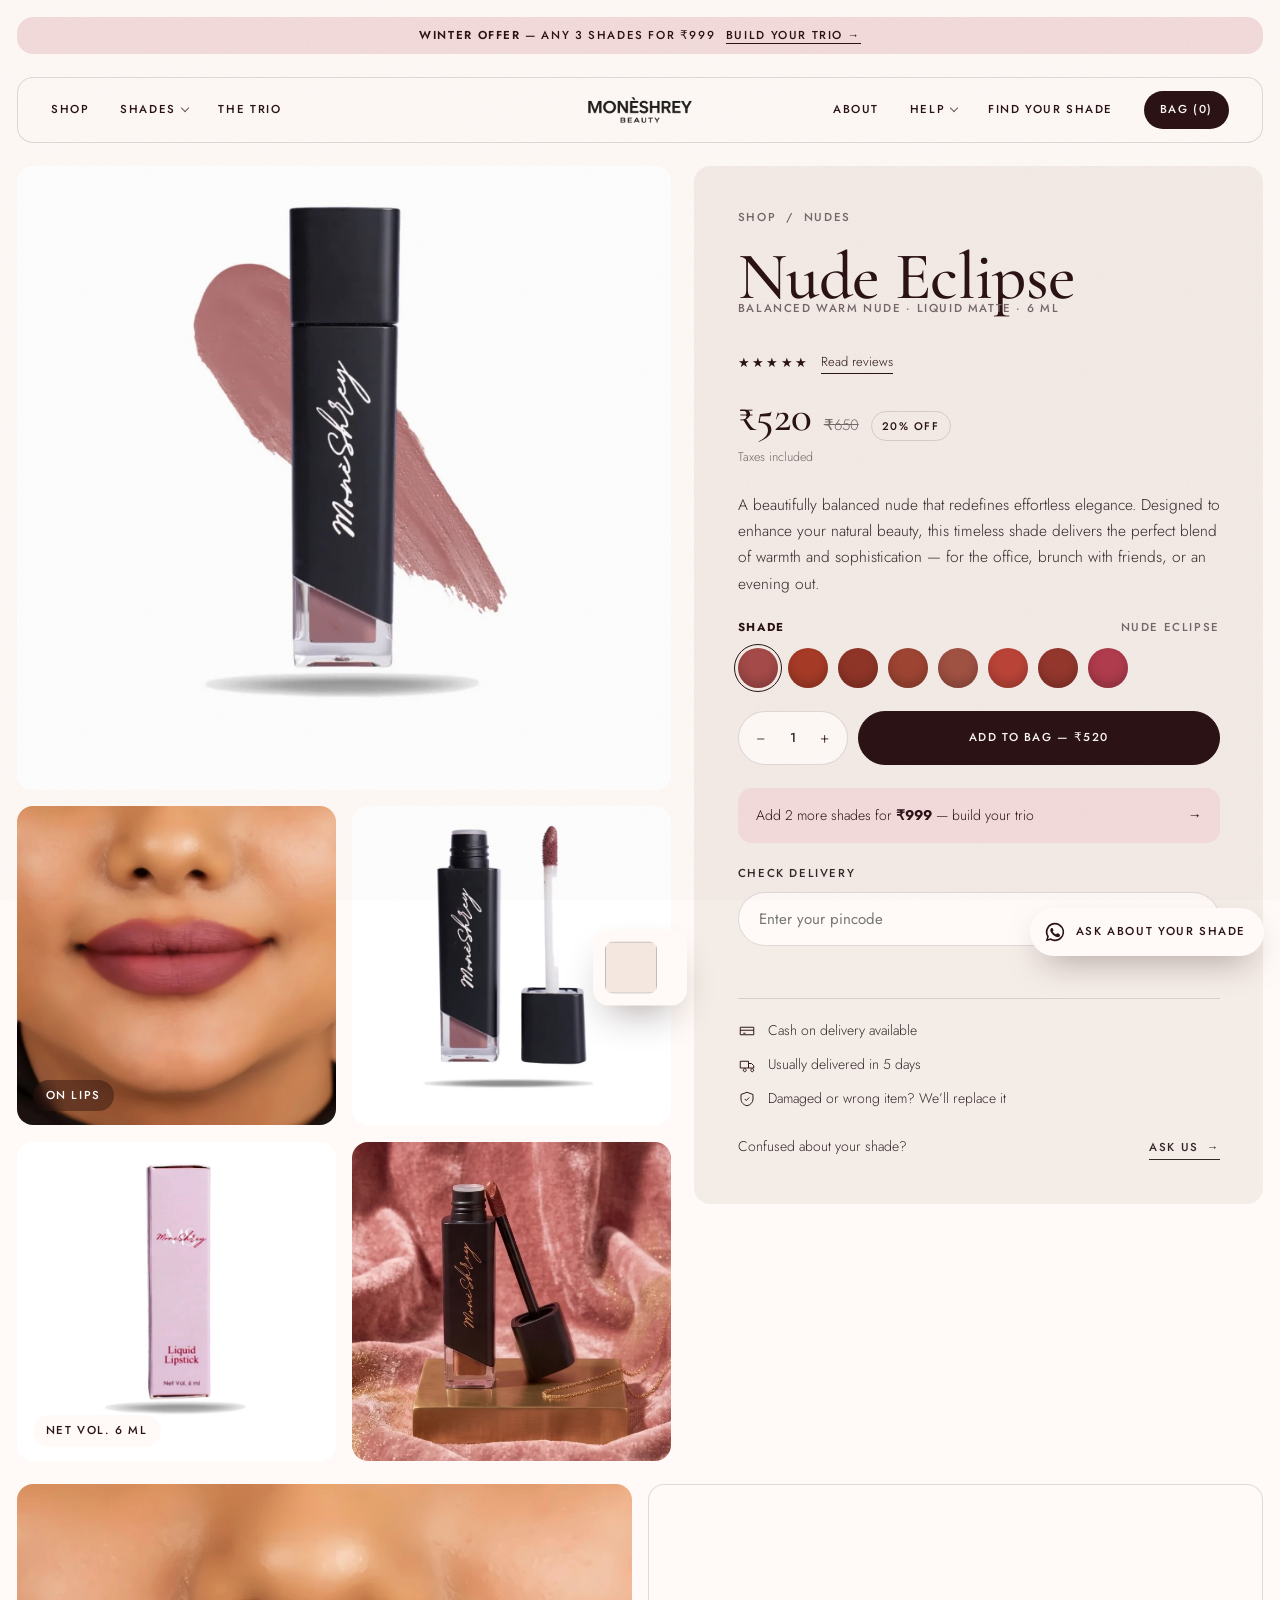
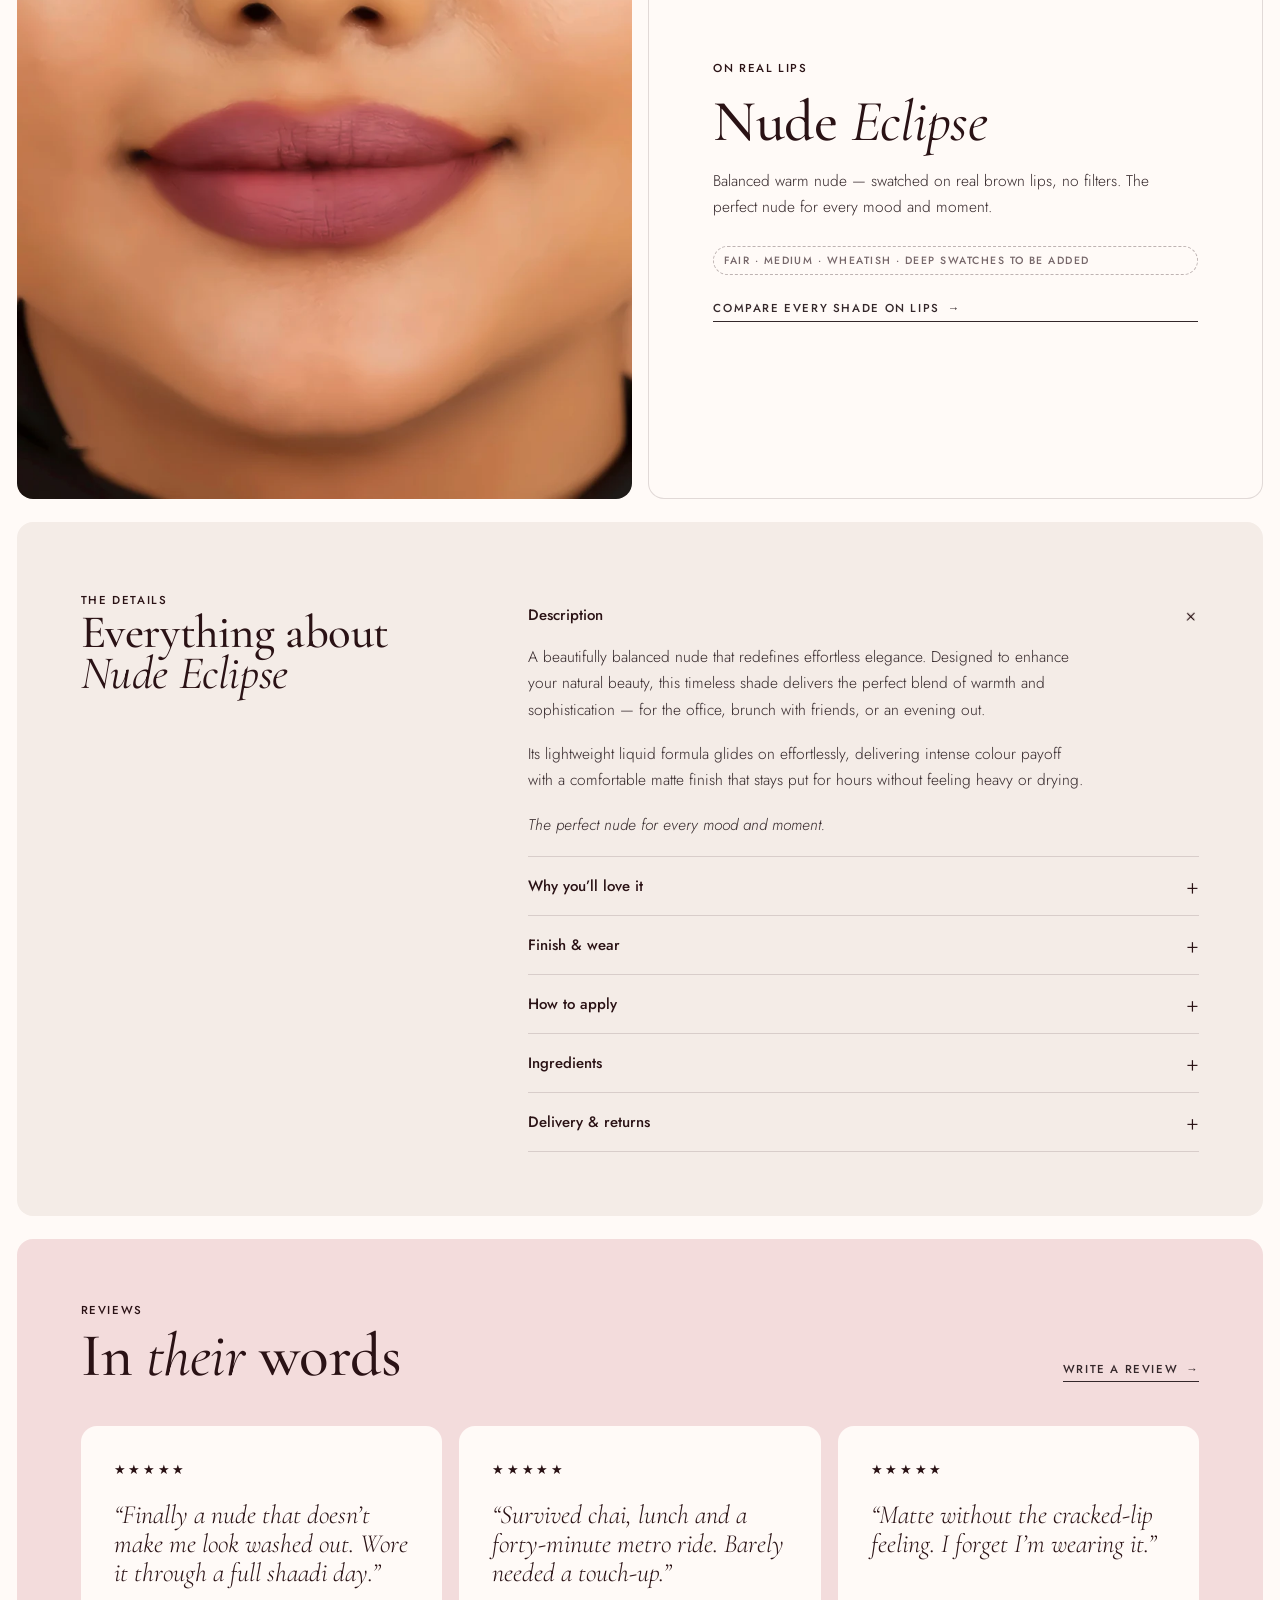
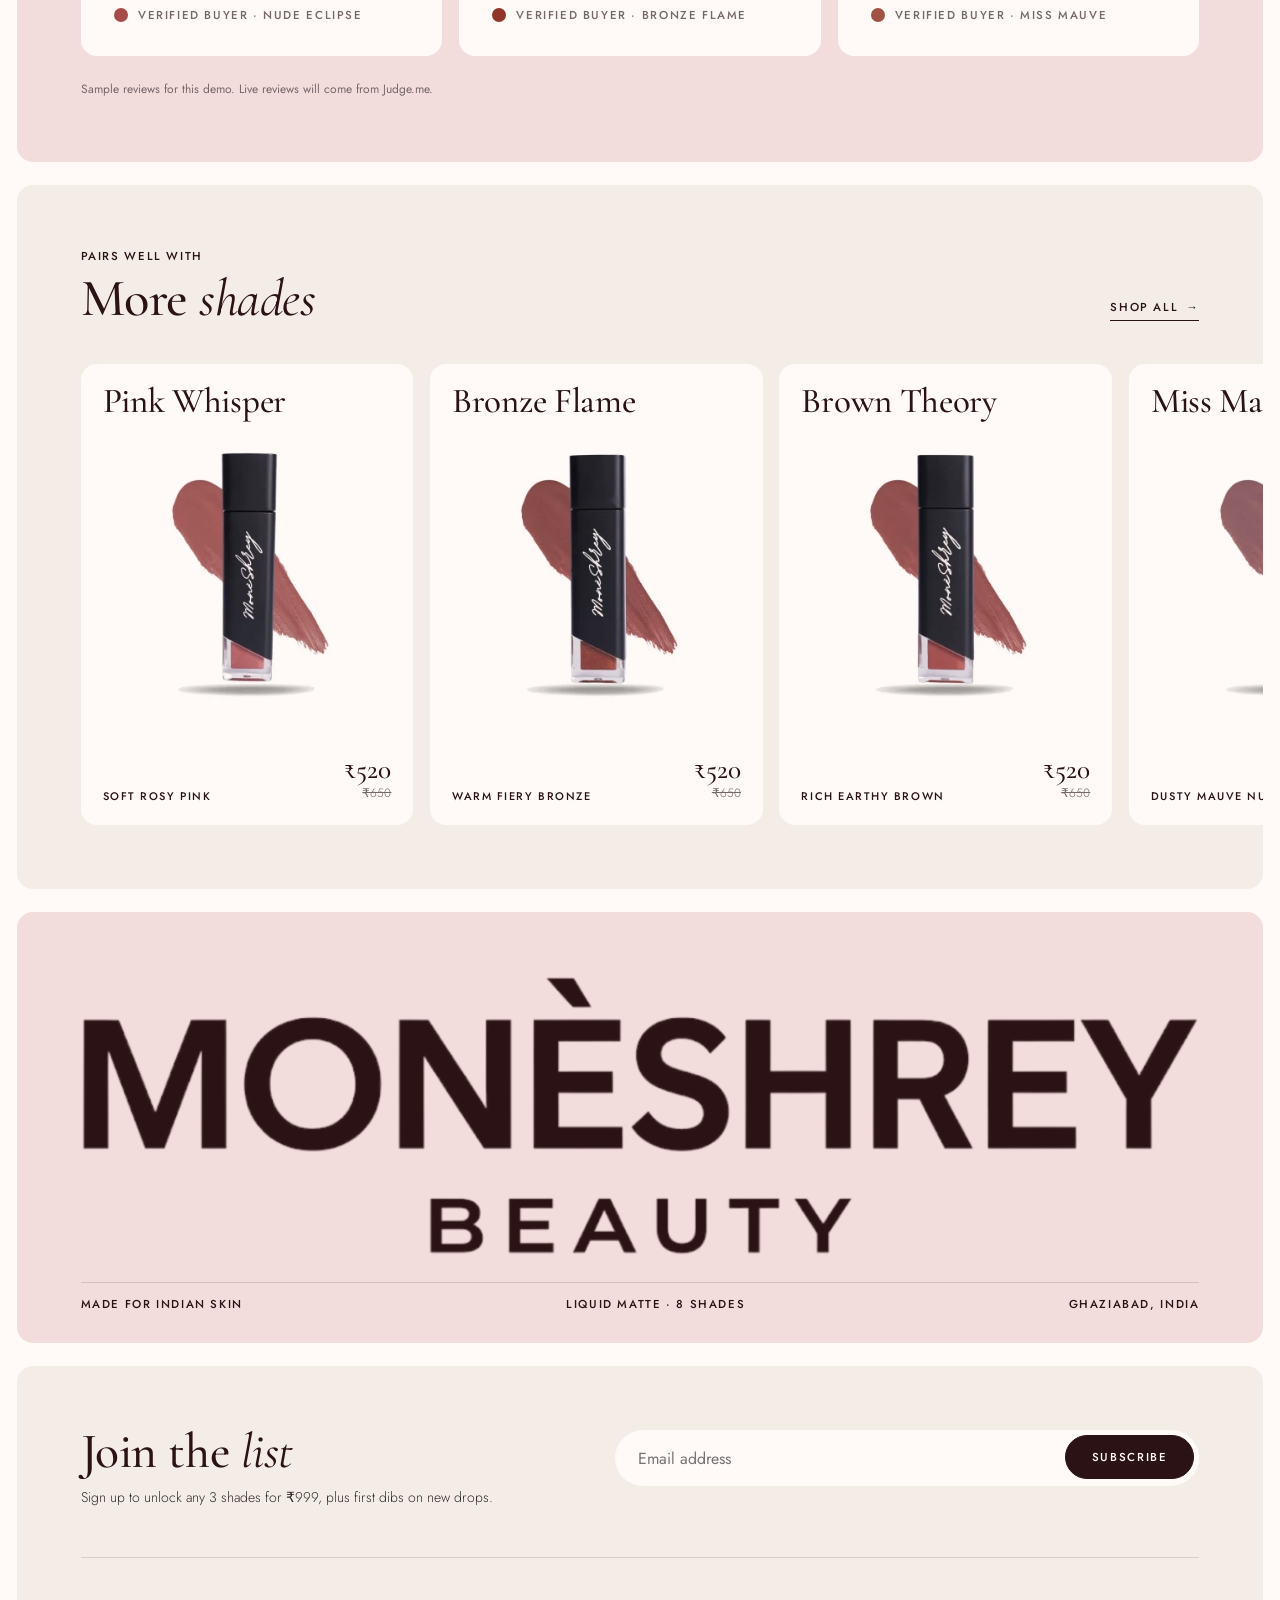
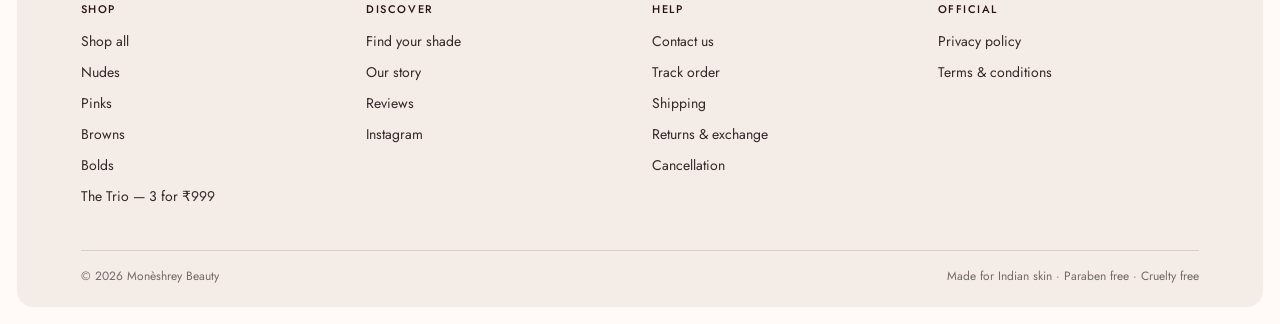
==== product.html @ 7324d145 "Add every page from the brief and declutter spacing - New pages: Shop (shade wall with family filter" ====
<!DOCTYPE html>
<html lang="en">
<head>
<meta charset="utf-8">
<meta name="viewport" content="width=device-width, initial-scale=1, viewport-fit=cover">
<title>Liquid matte lipstick – Monèshrey</title>
<meta name="description" content="Monèshrey liquid matte lipstick, made for Indian skin tones. Up to 16-hour wear, waterproof, paraben and fragrance free.">
<meta name="theme-color" content="#FFFAF7">
<link rel="icon" href="data:image/svg+xml,%3Csvg xmlns='http://www.w3.org/2000/svg' viewBox='0 0 64 64'%3E%3Crect width='64' height='64' rx='14' fill='%232A1215'/%3E%3Ctext x='32' y='46' font-family='Georgia,serif' font-size='40' text-anchor='middle' fill='%23F3DCDC'%3EM%3C/text%3E%3C/svg%3E">
<link rel="preconnect" href="https://fonts.googleapis.com">
<link rel="preconnect" href="https://fonts.gstatic.com" crossorigin>
<link href="https://fonts.googleapis.com/css2?family=Cormorant+Garamond:ital,wght@0,400;0,500;0,600;1,400;1,500&family=Jost:wght@300;400;500;600&display=swap" rel="stylesheet">
<link rel="stylesheet" href="/assets/site.css">
</head>
<body data-page="product" class="has-stick">
<div class="page">
  <a class="ann ui" href="/trio"><b>Winter offer</b> — any 3 shades for ₹999 <u>Build your trio →</u></a>
  <header class="sh ui" data-nav></header>

  <main>
    <section class="pdp">
      <div>
        <div class="gal" id="gal" aria-label="Product photos"></div>
        <div class="dots" id="dots" aria-hidden="true"></div>
      </div>

      <aside class="buy" id="buy">
        <nav class="crumb ui" aria-label="Breadcrumb"><a href="/shop">Shop</a><span>/</span><a id="crFam" href="/shop"></a></nav>
        <div>
          <h1 class="disp" id="name"></h1>
          <p class="tone ui" id="tone"></p>
        </div>
        <div class="rate"><span class="st" aria-hidden="true">★★★★★</span><a href="#reviews">Read reviews</a></div>
        <div class="price"><b id="pr"></b><s id="mrp"></s><span class="off">20% off</span><small>Taxes included</small></div>
        <p class="intro" id="intro"></p>
        <div>
          <div class="sw-h ui"><b>Shade</b><span id="swName"></span></div>
          <div class="sw" id="sw" style="margin-top:12px"></div>
        </div>
        <div class="addrow">
          <div class="qty"><button type="button" id="qm" aria-label="Decrease quantity">−</button><span id="qn">1</span><button type="button" id="qp" aria-label="Increase quantity">+</button></div>
          <button class="pill solid" id="add" type="button"></button>
        </div>
        <a class="upsell-b" id="ups" href="/trio"><span>Add 2 more shades for <b>₹999</b> — build your trio</span><span aria-hidden="true">→</span></a>
        <div class="pin">
          <span class="ui">Check delivery</span>
          <form id="pinF" novalidate><input id="pinI" inputmode="numeric" autocomplete="postal-code" maxlength="6" placeholder="Enter your pincode" aria-label="Pincode"><button type="submit">Check</button></form>
          <p id="pinR" role="status"></p>
        </div>
        <ul class="assure-l" id="assure"></ul>
        <div class="help-l"><span>Confused about your shade?</span><a class="lnk" id="waP" href="/contact">Ask us on WhatsApp <span aria-hidden="true">→</span></a></div>
      </aside>
    </section>

    <section class="onlip">
      <div class="im reveal"><img id="olImg" alt="" loading="lazy"></div>
      <div class="tx rv">
        <span class="ui eyebrow">On real lips</span>
        <h2 class="disp" id="olH"></h2>
        <p id="olP"></p>
        <span class="todo">Fair · medium · wheatish · deep swatches to be added</span>
        <a class="lnk" href="/#try">Compare every shade on lips <span aria-hidden="true">→</span></a>
      </div>
    </section>

    <section class="box-s hsec" id="details">
      <div><span class="ui eyebrow">The details</span><h2 class="disp" id="detH"></h2></div>
      <div class="acc" id="acc"></div>
    </section>

    <section class="panel revs" id="reviews">
      <div class="hd">
        <div><span class="ui eyebrow">Reviews</span><h2 class="disp">In <em>their</em> words</h2></div>
        <a class="lnk" href="/contact">Write a review <span aria-hidden="true">→</span></a>
      </div>
      <div class="qs" id="qs"></div>
      <p class="note">Sample reviews for this demo. Live reviews will come from Judge.me.</p>
    </section>

    <section class="panel rail-wrap">
      <div class="rail-head">
        <div><span class="ui">Pairs well with</span><h2 class="disp">More <em>shades</em></h2></div>
        <a class="lnk" href="/shop">Shop all <span aria-hidden="true">→</span></a>
      </div>
      <div class="rail" id="more"></div>
      <div class="bar"><i id="moreBar"></i></div>
    </section>
  </main>

  <div id="site-foot"></div>
</div>

<div class="stickbar" id="stick" aria-hidden="true"><b id="stN"></b><button class="pill solid" id="stAdd" type="button" tabindex="-1"></button></div>

<script src="/assets/site.js"></script>
<script>
(() => {
const { S, FAM, CFG, $, fmt, lip, pk, img, wa, url, bySlug, eta, card, addShade, reviewsHTML, reveal } = window.MB;
/* the shade comes from /shades/<slug> (Vercel rewrite) or ?shade=<slug> */
const slug = new URLSearchParams(location.search).get('shade') || location.pathname.split('/').filter(Boolean).pop();
const s = bySlug(slug) || S[0];
const fam = s.fam[0];

document.title = `${s.n} – Liquid Matte Lipstick – Monèshrey`;
document.querySelector('meta[name=description]').content = `${s.n}: ${s.t.toLowerCase()} liquid matte lipstick made for Indian skin tones. Up to 16-hour wear, waterproof, paraben and fragrance free. ₹520.`;

/* gallery */
const camp = img('velvet', [800, 1400]);
const G = [
  { cls: 'pk', src: pk(s, 1400), set: `${pk(s, 800)} 800w, ${pk(s, 1400)} 1400w`, alt: `${s.n} liquid matte lipstick with swatch` },
  { cls: 'lipf', src: lip(s, 1600), set: `${lip(s, 900)} 900w, ${lip(s, 1600)} 1600w`, alt: `${s.n} worn on lips`, cap: 'On lips' },
  { cls: 'pk', src: pk(s, 1400, '-open'), set: `${pk(s, 800, '-open')} 800w, ${pk(s, 1400, '-open')} 1400w`, alt: `${s.n} tube with applicator` },
  { cls: 'pk', src: '/images/products/box-1400.webp', set: '/images/products/box-800.webp 800w, /images/products/box-1400.webp 1400w', alt: 'Monèshrey liquid lipstick box', cap: 'Net vol. 6 ml' },
  { cls: '', src: camp.src, set: camp.srcset, alt: 'Monèshrey lipstick on pink velvet' },
];
$('gal').innerHTML = G.map((g, i) => `<figure class="${g.cls}"><img src="${g.src}" srcset="${g.set}" sizes="(max-width:900px) 100vw, ${i ? 28 : 56}vw" alt="${g.alt}"${i ? ' loading="lazy"' : ' fetchpriority="high"'}>${g.cap ? `<figcaption class="ui">${g.cap}</figcaption>` : ''}</figure>`).join('');
$('dots').innerHTML = G.map((_, i) => `<i${i ? '' : ' class="on"'}></i>`).join('');
$('gal').addEventListener('scroll', () => { const i = Math.round($('gal').scrollLeft / $('gal').clientWidth); [...$('dots').children].forEach((d, j) => d.classList.toggle('on', j === i)); }, { passive: true });

/* buy panel */
$('crFam').textContent = FAM[fam]; $('crFam').href = url.fam(fam);
$('name').textContent = s.n;
$('tone').textContent = `${s.t} · Liquid matte · 6 ml`;
$('pr').textContent = fmt(s.price); $('mrp').textContent = fmt(s.mrp);
$('intro').textContent = s.d[0];
$('swName').textContent = s.n;
$('sw').innerHTML = S.map(x => `<a href="${url.shade(x)}" style="background:${x.c}" aria-label="${x.n}" title="${x.n}" data-n="${x.n}"${x === s ? ' aria-current="true"' : ''}></a>`).join('');
$('sw').addEventListener('mouseover', e => { const a = e.target.closest('[data-n]'); if (a) $('swName').textContent = a.dataset.n; });
$('sw').addEventListener('mouseleave', () => { $('swName').textContent = s.n; });
let q = 1;
const drawQ = () => { $('qn').textContent = q; $('add').textContent = `Add to bag — ${fmt(s.price * q)}`; };
$('qm').onclick = () => { q = Math.max(1, q - 1); drawQ(); };
$('qp').onclick = () => { q = Math.min(9, q + 1); drawQ(); };
drawQ();
$('add').onclick = () => addShade(s.i, q);
$('ups').href = url.trioWith(s);
$('assure').innerHTML = [
  CFG.COD && ['M3 7h18v10H3zM3 11h18M7 15h3', 'Cash on delivery available'],
  ['M3 7h11v9H3zM14 10h4l3 3v3h-7M7 19a2 2 0 1 0 0-.1M17 19a2 2 0 1 0 0-.1', `Usually delivered in ${CFG.DELIVERY_DAYS} days`],
  ['M12 3 4 6v6c0 4.5 3.4 8 8 9 4.6-1 8-4.5 8-9V6z M9 12l2 2 4-4', 'Damaged or wrong item? We’ll replace it'],
].filter(Boolean).map(([d, t]) => `<li><svg viewBox="0 0 24 24" fill="none" stroke="currentColor" stroke-width="1.3" stroke-linejoin="round"><path d="${d}"/></svg>${t}</li>`).join('');
$('waP').href = wa(`Hi Monèshrey! Is ${s.n} right for my skin tone?`);
if (!CFG.WA_NUMBER) $('waP').firstChild.textContent = 'Ask us ';

/* pincode check — DEMO: no courier lookup yet, it only validates the format and shows the usual delivery date */
$('pinF').addEventListener('submit', e => {
  e.preventDefault(); const v = $('pinI').value.trim();
  $('pinR').textContent = /^[1-9]\d{5}$/.test(v) ? `Delivery to ${v} by ${eta}${CFG.COD ? ' · Cash on delivery available' : ''}` : 'Please enter a valid 6-digit pincode';
});

/* on lips */
$('olImg').src = lip(s, 1600); $('olImg').srcset = `${lip(s, 900)} 900w, ${lip(s, 1600)} 1600w`; $('olImg').sizes = '(max-width:900px) 100vw, 50vw'; $('olImg').alt = `${s.n} worn on lips`;
$('olH').innerHTML = `${s.n.split(' ')[0]} <em>${s.n.split(' ').slice(1).join(' ')}</em>`;
$('olP').textContent = `${s.t} — swatched on real brown lips, no filters. ${s.end}`;

/* details */
$('detH').innerHTML = `Everything about <em>${s.n}</em>`;
const ACC = [
  ['Description', `<p>${s.d[0]}</p><p>${s.d[1]}</p><p><em>${s.end}</em></p>`],
  ['Why you’ll love it', `<ul>${s.love.map(l => `<li>${l}</li>`).join('')}</ul>`],
  ['Finish & wear', '<ul><li>Creamy soft matte finish</li><li>Up to 16-hour wear</li><li>Waterproof and smudge-resistant</li><li>Transfer-resistant (oily food can test it)</li><li>Net volume 6 ml</li></ul>'],
  ['How to apply', '<ol><li>Start with clean, dry lips. On very dry days, a little balm — blotted off — helps.</li><li>Outline the cupid’s bow and outer corners with the tip of the applicator.</li><li>Fill in from the centre outwards in one thin, even layer.</li><li>Let it set for a minute. Add a second layer for deeper colour.</li></ol>'],
  ['Ingredients', '<p>Paraben free · Fragrance free · Cruelty free · Tested for safety.</p><p><span class="todo">Full ingredient list to be added from the pack</span></p>'],
  ['Delivery & returns', `<p>${CFG.COD ? 'Cash on delivery available. ' : ''}Usually delivered in ${CFG.DELIVERY_DAYS} days.</p><p>For hygiene reasons, opened beauty products can’t be returned. If your order arrives damaged or incorrect, we’ll fix it as soon as possible. <a class="lnk" href="/help#returns">Returns policy</a></p>`],
];
$('acc').innerHTML = ACC.map((a, i) => `<details${i ? '' : ' open'}><summary>${a[0]}<span>+</span></summary><div>${a[1]}</div></details>`).join('');
$('qs').innerHTML = reviewsHTML();

/* more shades */
$('more').innerHTML = S.filter(x => x !== s).map(card).join('');
const more = $('more'), bar = $('moreBar');
const upd = () => { const m = more.scrollWidth - more.clientWidth; const vis = Math.min(1, more.clientWidth / more.scrollWidth); bar.style.width = (vis * 100) + '%'; bar.style.transform = `translateX(${m > 0 ? (more.scrollLeft / m) * (1 / vis - 1) * 100 : 0}%)`; };
more.addEventListener('scroll', upd, { passive: true }); addEventListener('resize', upd); upd();

/* sticky add-to-bag bar on phones, shown once the main button scrolls away */
$('stN').textContent = s.n; $('stAdd').textContent = `Add — ${fmt(s.price)}`;
$('stAdd').onclick = () => addShade(s.i);
new IntersectionObserver(([en]) => { const on = !en.isIntersecting && en.boundingClientRect.top < 0; $('stick').classList.toggle('on', on); $('stick').setAttribute('aria-hidden', !on); $('stAdd').tabIndex = on ? 0 : -1; }).observe($('add'));

/* structured data for Google (one Product, one H1) */
const ld = document.createElement('script'); ld.type = 'application/ld+json';
ld.textContent = JSON.stringify({ '@context': 'https://schema.org', '@type': 'Product', name: `${s.n} Liquid Matte Lipstick`, brand: { '@type': 'Brand', name: 'Monèshrey' }, image: location.origin + pk(s, 1400), description: s.d[0], offers: { '@type': 'Offer', priceCurrency: 'INR', price: s.price, availability: 'https://schema.org/InStock' } });
document.head.appendChild(ld);
reveal();
})();
</script>
</body>
</html>
---- assets/site.css ----
/*
VOICE   quiet confidence, with Monèshrey's cheek kept in the copy
IDEA    a vanity of rounded trays: every section sits in its own inset panel
PICTURE campaign photography, big and cropped; a sticky lip try-on that changes per shade
COLOUR  pink & black (brief): cream #FFFAF7 page, dusty powder pink #F3DCDC + warm sand #F4ECE7 panels, wine-black #2A1215 ink
TYPE    Cormorant Garamond (fine luxury serif, italic accents) for headings, Jost (geometric, fashion-house sans) for UI and copy
*/
:root{
  --cream:#FFFAF7; --sand:#F4ECE7; --blush:#F3DCDC; --ox:#2A1215; --ox-d:#4A2328;
  --ink:#34272A; --mute:#76676A; --line:rgba(42,18,21,.14);
  --disp:"Cormorant Garamond","Cormorant",Garamond,Georgia,serif; --ui:"Jost","Futura","Century Gothic",Helvetica,Arial,sans-serif; --body:"Jost","Futura","Century Gothic",Helvetica,Arial,sans-serif;
  --g:clamp(10px,1.3vw,18px); --r:16px; --ease:cubic-bezier(.2,.7,.2,1);
  --sec:clamp(12px,1.8vw,26px);            /* space between sections */
  --pad:clamp(24px,5vw,84px);              /* inner padding of every panel */
  --head:clamp(24px,3.4vw,52px);           /* space under a section heading */
}
*{box-sizing:border-box;min-width:0}
html{scroll-behavior:smooth;scroll-padding-top:80px;interpolate-size:allow-keywords;scrollbar-width:thin;scrollbar-color:rgba(42,18,21,.35) transparent}
::selection{background:var(--blush);color:var(--ox)}
/* fine paper grain over the whole page: the single biggest 'print, not screen' cue */
body::after{content:"";position:fixed;inset:0;z-index:300;pointer-events:none;opacity:.07;mix-blend-mode:multiply;background:url("data:image/svg+xml,%3Csvg xmlns='http://www.w3.org/2000/svg' width='220' height='220'%3E%3Cfilter id='n'%3E%3CfeTurbulence type='fractalNoise' baseFrequency='.9' numOctaves='2' stitchTiles='stitch'/%3E%3CfeColorMatrix values='0 0 0 0 .16 0 0 0 0 .07 0 0 0 0 .08 0 0 0 .55 0'/%3E%3C/filter%3E%3Crect width='100%25' height='100%25' filter='url(%23n)'/%3E%3C/svg%3E")}
body{margin:0;background:var(--cream);color:var(--ink);font:300 15.5px/1.7 var(--body);overflow-x:clip;-webkit-font-smoothing:antialiased}
img{display:block;max-width:100%}
a{color:inherit;text-decoration:none}
button{font:inherit;color:inherit;cursor:pointer;background:none;border:0;padding:0}
:focus-visible{outline:2px solid var(--ox);outline-offset:3px}
.page{padding:0 var(--g) var(--g);display:grid;gap:var(--sec);max-width:2200px;margin-inline:auto}
main{display:grid;gap:var(--sec)}
.panel{border-radius:var(--r);overflow:hidden;position:relative}
.ui{font:500 11.5px/1.35 var(--ui);text-transform:uppercase;letter-spacing:.14em}
.eyebrow{color:var(--ox)}
.disp{font-family:var(--disp);font-weight:500;letter-spacing:-.01em;line-height:1;color:var(--ox);margin:0}
/* Cormorant has a small x-height: scale every serif element up to match the old optical size */
.disp,.hero-txt h1,.row .nm,.try .lipcol .cap .n,.sum b,.specs dd,.story p:first-of-type::first-letter,.story .sig,.q blockquote,.reel .prod b,.vw .card b,.vals .lead,.dr-nav a,.it b,.tot b{font-size-adjust:ex-height .44}
.disp em{font-style:italic;font-weight:400}
.pill{display:inline-flex;align-items:center;justify-content:center;height:44px;padding:0 26px;border-radius:40px;border:1px solid currentColor;font:500 11.5px/1 var(--ui);text-transform:uppercase;letter-spacing:.14em;transition:background .4s,color .4s,border-color .4s;white-space:nowrap}
.pill:hover{background:var(--ox);border-color:var(--ox);color:var(--cream)}
.pill.solid{background:var(--ox);border-color:var(--ox);color:var(--cream)}
.pill.solid:hover{background:var(--ox-d);border-color:var(--ox-d)}
.pill.light{color:#fff}
.pill.light:hover{background:#fff;color:var(--ox);border-color:#fff}
.pill.light.solid{background:#fff;border-color:#fff;color:var(--ox)}
.pill.light.solid:hover{background:var(--blush);border-color:var(--blush)}
.pill[disabled]{opacity:.45;cursor:not-allowed}
.pill.solid[disabled]{background:transparent;color:var(--ox);border-color:rgba(42,18,21,.4);opacity:1}
.lnk{display:inline-flex;align-items:center;gap:8px;font:500 11.5px/1 var(--ui);text-transform:uppercase;letter-spacing:.14em;padding:8px 0 6px;border-bottom:1px solid currentColor;transition:gap .4s var(--ease)}
.lnk:hover{gap:14px}

/* announcement */
.ann{display:block;margin-top:var(--g);background:var(--blush);color:var(--ox);text-align:center;padding:11px 16px;border-radius:var(--r);overflow:hidden;white-space:nowrap}
.ann b{font-weight:600}
.ann u{text-decoration:none;border-bottom:1px solid currentColor;margin-left:6px}

/* hero */
.hero{height:min(calc(100vh - 70px),860px);min-height:560px;display:grid;grid-template-columns:1.15fr 1fr;background:var(--ox-d)}
.hero .im{position:relative;overflow:hidden}
.hero .im img{position:absolute;inset:0;width:100%;height:100%;object-fit:cover;transform:scale(1.04);transition:transform 3s var(--ease)}
.hero.on .im img{transform:scale(1)}
.hero .im1 img{object-position:55% 28%}
.hero .im2 img{object-position:42% 50%}
.hero::after{content:"";position:absolute;inset:auto 0 0 0;height:60%;background:linear-gradient(0deg,rgba(30,12,14,.66),rgba(30,12,14,0));pointer-events:none}
.nav{position:absolute;z-index:5;top:0;left:0;right:0;display:grid;grid-template-columns:1fr auto 1fr;align-items:center;padding:22px clamp(18px,2.4vw,34px);color:#fff}
.nav .l,.nav .r{display:flex;gap:clamp(18px,2.6vw,40px)}
.nav .r{justify-content:flex-end}
.nav a{position:relative}
.nav a::after{content:"";position:absolute;left:0;right:0;bottom:-3px;height:1px;background:currentColor;transform:scaleX(0);transition:transform .4s var(--ease)}
.nav a:hover::after{transform:scaleX(1)}
.nav .logo img{height:30px;width:auto;filter:brightness(0) invert(1)}
.nav .menu{display:none}
.hero-txt{position:absolute;z-index:4;left:calc(53.5% + clamp(18px,2.4vw,34px));bottom:clamp(24px,3.4vw,48px);right:clamp(18px,2.4vw,34px);color:#fff}
.hero-txt .k{margin:0 0 14px;opacity:.9}
.hero-txt h1{font-family:var(--disp);font-weight:500;font-size:clamp(30px,3.3vw,56px);line-height:1.04;letter-spacing:-.02em;margin:0 0 14px;max-width:620px}
.hero-txt h1 em{font-style:italic}
.hero-txt .sub{margin:0 0 24px;font-size:14px;opacity:.88;max-width:520px}
.hero-txt .ctas{display:flex;gap:10px;flex-wrap:wrap}
.hero-txt>*{opacity:0;transform:translateY(22px);transition:opacity 1.1s var(--ease),transform 1.3s var(--ease)}
.hero.on .hero-txt>*{opacity:1;transform:none}
.hero.on .hero-txt>:nth-child(2){transition-delay:.12s}.hero.on .hero-txt>:nth-child(3){transition-delay:.24s}.hero.on .hero-txt>:nth-child(4){transition-delay:.36s}

/* trust strip (brief: directly under the hero) — quiet, hairline, static on desktop */
.trust{border:1px solid var(--line);border-radius:var(--r);overflow:hidden;color:var(--ox);background:var(--cream)}
.trust-t{display:flex;justify-content:space-between;align-items:center;gap:0;margin:0;padding:0 clamp(18px,3vw,48px);list-style:none;min-height:58px}
.trust-t li{display:flex;align-items:center;gap:10px;white-space:nowrap;font:400 11.5px/1 var(--ui);text-transform:uppercase;letter-spacing:.18em}
.trust-t li svg{width:15px;height:15px;flex:none;opacity:.8}
.trust-t li.dup{display:none}
@media (max-width:1100px){
  .trust-t{justify-content:flex-start;width:max-content;padding:0;gap:44px;animation:mq 45s linear infinite}
  .trust-t li.dup{display:flex}
  .trust-t li:first-child{margin-left:22px}
}
@keyframes mq{to{transform:translateX(calc(-50% - 22px))}}

/* sticky mini header */
.mini{position:fixed;z-index:60;top:10px;left:50%;transform:translate(-50%,-90px);transition:transform .5s var(--ease);background:rgba(255,250,247,.9);backdrop-filter:blur(14px);-webkit-backdrop-filter:blur(14px);border-radius:40px;padding:8px 8px 8px 22px;display:flex;align-items:center;gap:22px;box-shadow:0 10px 30px -14px rgba(42,18,21,.35);color:var(--ox);white-space:nowrap}
.mini.on{transform:translate(-50%,0)}
.mini img{height:20px;width:auto}
.mini .bag{display:inline-flex;align-items:center;gap:8px;height:36px;padding:0 16px;border-radius:30px;background:var(--ox);color:var(--cream)}
.mini .mm{display:none;height:36px;padding:0 4px}

/* product grid (desktop) / swipe rail (phone) */
.rail-wrap{background:var(--sand);padding:var(--pad) 0}
.rail-head{display:flex;justify-content:space-between;align-items:end;gap:12px 24px;flex-wrap:wrap;padding:0 var(--pad) var(--head);color:var(--ox)}
.rail-head h2{font-size:clamp(34px,3.6vw,58px)}
.rail-head .ui{display:block;margin-bottom:10px}
.rail{display:grid;grid-auto-flow:column;grid-auto-columns:clamp(250px,26vw,370px);gap:var(--g);overflow-x:auto;scroll-snap-type:x mandatory;scroll-padding:0 var(--pad);padding:0 var(--pad);scrollbar-width:none;cursor:grab}
.rail::-webkit-scrollbar{display:none}
.rail.drag{cursor:grabbing;scroll-snap-type:none}
.pc{scroll-snap-align:start;background:var(--cream);transition:transform .7s var(--ease),box-shadow .7s var(--ease);border-radius:var(--r);overflow:hidden;padding:22px;display:flex;flex-direction:column;height:clamp(400px,36vw,480px);position:relative;user-select:none}
.pc .top{display:flex;justify-content:space-between;align-items:start;gap:10px}
.pc .nm{font-size:clamp(28px,2.4vw,38px)}
.pc .tag{flex:none;font:500 10px/1 var(--ui);text-transform:uppercase;letter-spacing:.14em;border:1px solid var(--line);color:var(--ox);border-radius:20px;padding:7px 10px}
.pc .stage{flex:1;position:relative;margin:12px 0 14px;min-height:200px;border-radius:10px;overflow:hidden;isolation:isolate;background:var(--cream)}
.pc .stage img{position:absolute;inset:0;width:100%;height:100%;object-fit:contain;mix-blend-mode:multiply;transition:opacity .7s,transform 1.1s var(--ease);pointer-events:none}
.pc .stage img.lip{object-fit:cover;object-position:50% 45%;mix-blend-mode:normal;opacity:0;transform:scale(1.18);transform-origin:50% 45%}
.pc:hover .stage img.lip{opacity:1;transform:scale(1.1)}
.pc:hover .stage img:not(.lip){opacity:0}
.pc .bot{display:flex;justify-content:space-between;align-items:end;gap:10px;transition:opacity .4s}
.pc .bot b{display:block;font:500 11px/1.3 var(--ui);text-transform:uppercase;letter-spacing:.14em;color:var(--ox)}
.pc .bot small{font:13px/1.4 var(--ui);color:var(--mute)}
.pc .pr{font:500 24px/1 var(--disp);font-size-adjust:ex-height .44;color:var(--ox);text-align:right;white-space:nowrap}
.pc .pr s{display:block;font:300 12px/1.6 var(--ui);font-size-adjust:none;color:var(--mute);margin-top:2px}
.pc .qa{position:absolute;left:22px;right:22px;bottom:22px;z-index:3;height:44px;border-radius:40px;background:var(--ox);color:var(--cream);font:500 11.5px var(--ui);text-transform:uppercase;letter-spacing:.14em;opacity:0;transform:translateY(8px);transition:opacity .4s,transform .4s var(--ease)}
.pc:hover .qa,.pc .qa:focus-visible{opacity:1;transform:none}
@media (hover:hover) and (min-width:901px){.pc:hover .bot{opacity:0}.pc:hover{transform:translateY(-6px);box-shadow:0 30px 60px -36px rgba(42,18,21,.45)}}
.pc .stage img:not(.lip){transform:scale(1.16)}
@media (min-width:901px){.rail.four{grid-auto-flow:row;grid-template-columns:repeat(4,minmax(0,1fr));overflow:visible;cursor:auto;scroll-snap-type:none}.rail-wrap .bar{display:none}.rail.four .pc{height:auto;aspect-ratio:3/4.2;padding:26px}.rail.four .pc .stage{margin:18px 0 20px}.rail.four .pc .stage img:not(.lip){transform:scale(1.24)}}
.bar{height:2px;background:var(--line);margin:24px var(--pad) 0;border-radius:2px;overflow:hidden}
.bar i{display:block;height:100%;width:30%;background:var(--ox);transition:transform .15s linear}

/* split banners */
.split{display:grid;grid-template-columns:1fr 1fr;min-height:min(78vh,720px)}
.split .txt{background:var(--sand);padding:var(--pad);display:flex;flex-direction:column;justify-content:center;align-items:flex-start;gap:clamp(16px,1.8vw,24px)}
.split.blush .txt{background:var(--blush)}
.split .txt h2{font-size:clamp(42px,4.8vw,80px)}
.split .txt p{max-width:440px;margin:0;color:var(--ink);font-size:16px}
.split .pic{position:relative;overflow:hidden}
.split .pic img{position:absolute;inset:0;width:100%;height:100%;object-fit:cover}
.split.rev .pic{order:-1}
.reveal{clip-path:inset(7% 7% 7% 7% round var(--r));transition:clip-path 1.6s var(--ease)}
.reveal img{transform:scale(1.14);transition:transform 2.2s var(--ease)}
.reveal.in{clip-path:inset(0 0 0 0 round 0)}
.reveal.in img{transform:none}
.facts{display:flex;flex-wrap:wrap;gap:6px 0;color:var(--ox)}
.facts span:not(:last-child)::after{content:"·";margin:0 12px;opacity:.6}

/* try-on */
.try{display:grid;grid-template-columns:1fr 1fr;gap:var(--g);align-items:start}
.try .lipcol{position:sticky;top:var(--g);height:calc(100vh - var(--g)*2);max-height:860px;border-radius:var(--r);overflow:hidden;background:#cfa996}
.try .lipcol img{position:absolute;inset:0;width:100%;height:100%;object-fit:cover;object-position:50% 45%;transform:scale(1.04);transform-origin:50% 45%;transition:opacity .7s}
.try .lipcol .cap{position:absolute;left:22px;bottom:22px;right:22px;display:flex;justify-content:space-between;align-items:end;gap:12px;color:#fff;z-index:2}
.try .lipcol .cap .n{font-family:var(--disp);font-style:italic;font-weight:400;font-size:clamp(36px,3.8vw,60px);line-height:.95;letter-spacing:-.02em}
.try .lipcol .cap .e{display:block;margin-top:8px;opacity:.85}
.try .lipcol .cnt{font:500 12px var(--ui);letter-spacing:.14em}
.try .lipcol::after{content:"";position:absolute;inset:auto 0 0 0;height:40%;background:linear-gradient(0deg,rgba(30,12,14,.55),transparent)}
.list{background:var(--sand);border-radius:var(--r);padding:var(--pad)}
.list .hd{display:flex;justify-content:space-between;align-items:end;gap:16px;margin-bottom:var(--head)}
.list .hd h2{font-size:clamp(38px,4vw,64px)}
.list .hd p{margin:0;color:var(--mute);max-width:230px;font-size:14px}
.row{display:grid;grid-template-columns:86px 1fr auto;gap:20px;align-items:center;padding:16px 0;border-top:1px solid var(--line);cursor:pointer;transition:padding .4s var(--ease),background .4s}
.row:last-of-type{border-bottom:1px solid var(--line)}
.row .th{width:86px;height:86px;border-radius:10px;background:var(--cream);overflow:hidden;position:relative}
.row .th img{width:100%;height:100%;object-fit:contain;mix-blend-mode:multiply}
.row .nm{font-family:var(--disp);font-weight:500;font-size:26px;line-height:1;color:var(--ox);display:flex;align-items:center;gap:10px}
.row .nm i{width:12px;height:12px;border-radius:50%;flex:none;box-shadow:inset 0 -3px 5px rgba(0,0,0,.2)}
.row small{display:block;font:13px/1.4 var(--ui);color:var(--mute);margin-top:6px}
.row .r{display:flex;align-items:center;gap:14px}
.row .p{font:500 21px/1 var(--disp);font-size-adjust:ex-height .44;color:var(--ox);white-space:nowrap}
.row .p s{font:300 12px var(--ui);font-size-adjust:none;color:var(--mute);margin-left:6px}
.row.act{padding-left:12px;background:linear-gradient(90deg,rgba(243,220,220,.9),rgba(243,220,220,0))}
.row .pill{height:36px;padding:0 18px}
.consult{display:flex;align-items:center;justify-content:space-between;gap:12px 20px;flex-wrap:wrap;margin-top:32px;color:var(--ink);font-size:14px}
.consult p{margin:0}

/* trio */
.trio-c{display:flex;flex-direction:column;gap:18px;align-items:flex-start}
.slots{display:flex;gap:10px}
.slot{width:62px;height:62px;border-radius:50%;border:1px dashed rgba(42,18,21,.4);display:grid;place-items:center;font:500 12px var(--ui);color:var(--ox);position:relative}
.slot.full{border:2px solid var(--cream);box-shadow:0 0 0 1px var(--ox),inset 0 -8px 12px rgba(0,0,0,.22)}
.slot.full::after{content:"×";position:absolute;top:-5px;right:-5px;width:20px;height:20px;border-radius:50%;background:var(--ox);color:var(--cream);font:600 13px/20px var(--ui);text-align:center}
.chips{display:flex;flex-wrap:wrap;gap:6px;max-width:520px}
.chip{height:36px;border-radius:30px;border:1px solid var(--line);background:rgba(255,250,247,.7);padding:0 14px 0 6px;display:inline-flex;align-items:center;gap:8px;font:500 11px var(--ui);text-transform:uppercase;letter-spacing:.12em;color:var(--ox);transition:.3s}
.chip i{width:22px;height:22px;border-radius:50%}
.chip:hover{border-color:var(--ox);background:var(--cream)}
.sum{display:flex;align-items:center;gap:18px;flex-wrap:wrap}
.sum b{font-family:var(--disp);font-weight:500;font-size:48px;letter-spacing:-.02em;line-height:1;color:var(--ox)}
.sum s{font:14px var(--ui);color:var(--mute);margin-left:8px;letter-spacing:0}

/* formula specs + story */
.specs{display:grid;grid-template-columns:repeat(2,minmax(0,1fr));gap:0 28px;margin:0;width:100%;max-width:520px}
.specs div{border-top:1px solid var(--line);padding:12px 0}
.specs dt{color:var(--mute);margin-bottom:4px}
.specs dd{margin:0;font-family:var(--disp);font-size:19px;line-height:1.2;color:var(--ox)}
.story{background:var(--cream);border:1px solid var(--line);padding:var(--pad);display:grid;grid-template-columns:1fr 1.1fr;gap:clamp(28px,5vw,90px);align-items:start}
.story h2{font-size:clamp(42px,5vw,84px)}
.story .ui{display:block;margin-bottom:18px}
.story p{margin:0 0 18px;font-size:clamp(16px,1.25vw,19px);line-height:1.7;max-width:600px}
.story p:first-of-type::first-letter{font-family:var(--disp);float:left;font-size:3.7em;line-height:.82;margin:5px 8px 0 -2px;color:var(--ox)}
.story .sig{font-family:var(--disp);font-style:italic;font-size:20px;color:var(--ox);margin-top:26px}

/* reviews */
.revs{background:var(--blush);padding:var(--pad)}
.revs .hd{display:flex;justify-content:space-between;align-items:end;gap:16px 24px;flex-wrap:wrap;margin-bottom:var(--head)}
.revs .hd h2{font-size:clamp(38px,4.2vw,68px)}
.revs .hd .ui{display:block;margin-bottom:10px}
.revs .ctas{display:flex;gap:10px;flex-wrap:wrap;color:var(--ox)}
.qs{display:grid;grid-template-columns:repeat(3,minmax(0,1fr));gap:var(--g)}
.q{background:var(--cream);border-radius:var(--r);padding:clamp(22px,2.6vw,36px);display:flex;flex-direction:column;gap:20px;margin:0}
.q .st{color:var(--ox);letter-spacing:.2em;font-size:13px}
.q blockquote{margin:0;font-family:var(--disp);font-style:italic;font-size:clamp(21px,1.8vw,28px);line-height:1.25;color:var(--ox);flex:1}
.q figcaption{display:flex;align-items:center;gap:10px;color:var(--mute)}
.q figcaption i{width:14px;height:14px;border-radius:50%;flex:none}
.revs .note{margin:24px 0 0;font:12px var(--ui);color:var(--mute)}

/* reels */
.reels{background:var(--sand);padding:var(--pad)}
.reels .hd{display:flex;justify-content:space-between;align-items:end;gap:16px;margin-bottom:var(--head);flex-wrap:wrap}
.reels .hd h2{font-size:clamp(36px,3.8vw,60px)}
.reels .hd .ui{display:block;margin-bottom:10px}
.reels .hd p{margin:10px 0 0;font-size:14px;color:var(--mute);max-width:420px}
.reels .rail{padding:0;grid-auto-columns:clamp(200px,18vw,270px)}
.reel{position:relative;aspect-ratio:9/16;border-radius:12px;overflow:hidden;background:#1E0E10;scroll-snap-align:start;cursor:pointer}
.reel video,.reel .po{position:absolute;inset:0;width:100%;height:100%;object-fit:cover}
.reel .po{transition:opacity .5s}
.reel.playing .po{opacity:0}
.reel::after{content:"";position:absolute;inset:auto 0 0 0;height:45%;background:linear-gradient(0deg,rgba(24,10,12,.7),transparent);pointer-events:none}
.reel .by{position:absolute;z-index:2;top:10px;left:10px;font:600 11.5px var(--ui);color:#fff;background:rgba(24,10,12,.35);backdrop-filter:blur(8px);border-radius:20px;padding:6px 10px}
.reel .by:empty{display:none}
.reel .pl{position:absolute;z-index:2;top:10px;right:10px;width:30px;height:30px;border-radius:50%;background:rgba(24,10,12,.35);backdrop-filter:blur(8px);display:grid;place-items:center;color:#fff}
.reel .pl svg{width:12px;height:12px}
.reel .prod{position:absolute;z-index:2;left:8px;right:8px;bottom:8px;background:rgba(255,250,247,.94);border-radius:10px;padding:6px;display:flex;align-items:center;gap:8px}
.reel .prod img{width:40px;height:40px;border-radius:6px;object-fit:contain;background:#fff;flex:none}
.reel .prod div{flex:1;min-width:0}
.reel .prod b{display:block;font-family:var(--disp);font-weight:500;font-size:16px;line-height:1.1;color:var(--ox);white-space:nowrap;overflow:hidden;text-overflow:ellipsis}
.reel .prod small{font:10.5px var(--ui);text-transform:uppercase;letter-spacing:.12em;color:var(--mute)}
.reel .prod button{flex:none;width:32px;height:32px;border-radius:50%;background:var(--ox);color:var(--cream);font:400 20px/1 var(--ui);display:grid;place-items:center}
.reels .ft{display:flex;align-items:center;gap:12px;margin-top:24px}
.reels .ft .bar{flex:1;margin:0}
.arr{flex:none;width:40px;height:40px;border-radius:50%;border:1px solid var(--line);color:var(--ox);display:grid;place-items:center;transition:background .3s,color .3s,border-color .3s}
.arr:hover{background:var(--ox);border-color:var(--ox);color:var(--cream)}
.arr svg{width:14px;height:14px}
/* reel viewer */
.vw{position:fixed;inset:0;z-index:100;background:rgba(20,9,11,.92);backdrop-filter:blur(10px);display:none;align-items:center;justify-content:center;gap:clamp(10px,3vw,40px)}
.vw.on{display:flex}
.vw .stage{position:relative;height:min(88vh,820px);aspect-ratio:9/16;max-width:calc(100vw - 24px);border-radius:16px;overflow:hidden;background:#000}
.vw video{width:100%;height:100%;object-fit:cover;display:block}
.vw .bars{position:absolute;top:10px;left:10px;right:10px;display:flex;gap:4px;z-index:3}
.vw .bars i{flex:1;height:2.5px;border-radius:2px;background:rgba(255,255,255,.35);overflow:hidden}
.vw .bars i b{display:block;height:100%;width:0;background:#fff}
.vw .bars i.done b{width:100%}
.vw .top{position:absolute;z-index:3;top:22px;left:12px;right:12px;display:flex;justify-content:space-between;align-items:center;color:#fff;font:600 13px var(--ui)}
.vw .top button{width:36px;height:36px;border-radius:50%;background:rgba(0,0,0,.35);display:grid;place-items:center;color:#fff}
.vw .top button svg{width:16px;height:16px}
.vw .top .ctl{display:flex;gap:8px}
.vw .card{position:absolute;z-index:3;left:12px;right:12px;bottom:12px;background:var(--cream);border-radius:12px;padding:10px;display:flex;align-items:center;gap:10px}
.vw .card img{width:56px;height:56px;border-radius:8px;object-fit:contain;background:#fff}
.vw .card div{flex:1;min-width:0}
.vw .card b{display:block;font-family:var(--disp);font-weight:500;font-size:20px;line-height:1.1;color:var(--ox)}
.vw .card small{font:12px var(--ui);color:var(--mute)}
.vw .card .pill{padding:0 16px}
.vw .nav-b{width:48px;height:48px;border-radius:50%;border:1px solid rgba(255,255,255,.4);color:#fff;display:grid;place-items:center;flex:none}
.vw .nav-b:hover{background:#fff;color:var(--ox)}
.vw .nav-b svg{width:16px;height:16px}
.vw .tapL,.vw .tapR{position:absolute;top:70px;bottom:90px;width:35%;z-index:2}
.vw .tapL{left:0}.vw .tapR{right:0}
@media (max-width:700px){.vw .nav-b{display:none}.vw .stage{height:100%;max-height:100dvh;width:100vw;max-width:none;border-radius:0;aspect-ratio:auto}}

/* values / faq */
.vals{display:grid;grid-template-columns:1.25fr 1fr;gap:var(--g)}
.vals .box{background:var(--sand);border-radius:var(--r);padding:var(--pad)}
.vals .lead{font:400 clamp(26px,2.5vw,40px)/1.18 var(--disp);letter-spacing:-.015em;color:var(--ox);margin:0 0 clamp(28px,3.4vw,52px);max-width:680px}
.vals .lead em{font-style:italic}
details{border-top:1px solid var(--line)}
details:last-child{border-bottom:1px solid var(--line)}
summary{list-style:none;cursor:pointer;display:flex;justify-content:space-between;align-items:center;gap:16px;padding:18px 0;font:500 15px var(--ui);color:var(--ox)}
summary::-webkit-details-marker{display:none}
summary span{font:300 22px/1 var(--ui);transition:transform .4s var(--ease)}
details[open] summary span{transform:rotate(45deg)}
details p{margin:0 0 18px;color:var(--ink);max-width:560px}
details::details-content{block-size:0;overflow:hidden;transition:block-size .6s var(--ease),content-visibility .6s allow-discrete}
details[open]::details-content{block-size:auto}
.vals .pic{border-radius:var(--r);overflow:hidden;position:relative;min-height:420px}
.vals .pic img{position:absolute;inset:0;width:100%;height:100%;object-fit:cover}
.vals .pic .ui{position:absolute;left:20px;bottom:20px;color:#fff;background:rgba(42,18,21,.5);backdrop-filter:blur(8px);padding:10px 15px;border-radius:30px}

/* footer */
.wordmark{background:var(--blush);padding:var(--pad) var(--pad) clamp(20px,2.4vw,32px)}
.wordmark{display:grid;gap:clamp(14px,2vw,26px)}
.wordmark .wm{width:100%;aspect-ratio:4996/1250;background:var(--ox);-webkit-mask:url(/images/brand/logo-2400.webp) center/contain no-repeat;mask:url(/images/brand/logo-2400.webp) center/contain no-repeat}
.wordmark .tl{display:flex;justify-content:space-between;gap:12px;flex-wrap:wrap;color:var(--ox);border-top:1px solid var(--line);padding-top:14px}
.foot{background:var(--sand);padding:var(--pad) var(--pad) 22px;color:var(--ox)}
.news{display:grid;grid-template-columns:1fr 1.2fr;gap:24px 48px;align-items:end;padding-bottom:clamp(28px,3.4vw,48px);border-bottom:1px solid var(--line)}
.news p{margin:0 0 4px;font-size:14px;color:var(--ink)}
.news h3{font-size:clamp(32px,3.4vw,50px);margin-bottom:12px}
.news form{display:flex;background:var(--cream);border-radius:40px;padding:5px}
.news input[type=email]{flex:1;border:0;background:none;padding:0 18px;font:16px var(--ui);color:var(--ink);height:46px;min-width:0}
.news input:focus{outline:none}
.news form:focus-within{box-shadow:0 0 0 2px var(--ox)}
.news .ok{font:13px var(--ui);margin-top:10px;min-height:1.3em}
.cols{display:grid;grid-template-columns:repeat(4,minmax(0,1fr));gap:32px 24px;padding:clamp(28px,3.4vw,48px) 0}
.cols h4{margin:0 0 14px;font:500 11px var(--ui);text-transform:uppercase;letter-spacing:.14em}
.cols ul{list-style:none;margin:0;padding:0;display:grid;gap:11px;font:14px var(--ui);color:var(--ink)}
.cols a:hover{color:var(--ox);text-decoration:underline;text-underline-offset:3px}
.legal{display:flex;justify-content:space-between;gap:16px;flex-wrap:wrap;border-top:1px solid var(--line);padding-top:16px;font:12px var(--ui);color:var(--mute)}

/* toast */
.toast{position:fixed;z-index:80;left:50%;bottom:16px;background:var(--cream);color:var(--ox);border-radius:var(--r);padding:12px 18px 12px 12px;display:flex;gap:12px;align-items:center;box-shadow:0 18px 40px -16px rgba(42,18,21,.45);transform:translate(-50%,160%);transition:transform .5s var(--ease);max-width:min(360px,calc(100vw - 32px))}
.toast.on{transform:translate(-50%,0)}
.toast img{width:52px;height:52px;border-radius:8px;object-fit:contain;background:var(--sand);mix-blend-mode:multiply}
.toast b{display:block;font:500 11.5px var(--ui);text-transform:uppercase;letter-spacing:.12em}
.toast small{font:13px var(--ui);color:var(--mute)}

/* whatsapp help */
.wa{position:fixed;z-index:70;right:16px;bottom:calc(16px + env(safe-area-inset-bottom));display:inline-flex;align-items:center;gap:10px;height:48px;padding:0 18px 0 14px;border-radius:40px;background:var(--cream);color:var(--ox);box-shadow:0 14px 34px -14px rgba(42,18,21,.5);transform:translateY(150%);transition:transform .5s var(--ease)}
.wa.on{transform:none}
.wa svg{width:22px;height:22px;flex:none}

/* drawers: menu (left) and bag (right) */
.drawer{position:fixed;inset:0;z-index:95;background:rgba(30,12,14,.45);backdrop-filter:blur(4px);-webkit-backdrop-filter:blur(4px);opacity:0;visibility:hidden;transition:opacity .4s,visibility 0s .4s}
.drawer.on{opacity:1;visibility:visible;transition:opacity .4s}
.dr-in{position:absolute;top:var(--g);bottom:var(--g);left:var(--g);width:min(420px,calc(100vw - var(--g)*2));background:var(--cream);border-radius:var(--r);padding:22px 22px calc(22px + env(safe-area-inset-bottom));display:flex;flex-direction:column;gap:26px;overflow-y:auto;transform:translateX(-106%);transition:transform .55s var(--ease)}
.drawer.right .dr-in{left:auto;right:var(--g);width:min(460px,calc(100vw - var(--g)*2));transform:translateX(106%);gap:18px}
.drawer.on .dr-in{transform:none}
.dr-top{display:flex;justify-content:space-between;align-items:center;color:var(--ox)}
.dr-top img{height:24px;width:auto}
.dr-top button{height:40px;padding:0 4px}
.dr-nav{display:grid;border-top:1px solid var(--line)}
.dr-nav a{font-family:var(--disp);font-weight:500;font-size:clamp(30px,8vw,40px);line-height:1;color:var(--ox);padding:16px 0;border-bottom:1px solid var(--line);display:flex;justify-content:space-between;align-items:center;gap:12px}
.dr-nav a span{font:500 11px var(--ui);letter-spacing:.14em;text-transform:uppercase;color:var(--mute)}
.dr-sub{display:flex;flex-wrap:wrap;gap:8px 20px;color:var(--ink);margin-top:auto}
.dr-in>.pill{height:48px;width:100%;flex:none}
/* bag */
.bag-h{font-size:30px}
.bag-h small{font-family:var(--ui);font-style:normal;margin-left:8px;color:var(--mute);vertical-align:middle}
.ship{background:var(--sand);border-radius:12px;padding:14px 16px}
.ship p{margin:0 0 10px;color:var(--ox)}
.ship .bar{margin:0;background:rgba(42,18,21,.12)}
.ship .bar i{width:0;transform:none;transition:width .6s var(--ease)}
.items{display:grid;flex:1;align-content:start}
.it{display:grid;grid-template-columns:72px 1fr auto;gap:14px;align-items:start;padding:14px 0;border-bottom:1px solid var(--line)}
.it img{width:72px;height:72px;border-radius:10px;object-fit:contain;background:var(--sand);mix-blend-mode:multiply}
.it b{display:block;font-family:var(--disp);font-weight:500;font-size:20px;line-height:1.1;color:var(--ox)}
.it small{display:block;font-size:12.5px;color:var(--mute);margin:3px 0 10px}
.qty{display:inline-flex;align-items:center;border:1px solid var(--line);border-radius:30px;height:32px}
.qty button{width:32px;height:30px;color:var(--ox);font-size:16px}
.qty span{min-width:20px;text-align:center;font:500 13px var(--ui)}
.it .pr{text-align:right;font:600 13px var(--ui);color:var(--ox);white-space:nowrap}
.it .pr s{display:block;font-weight:400;color:var(--mute)}
.it .rm{display:block;margin:12px 0 0 auto;font:12px var(--ui);color:var(--mute);text-decoration:underline;text-underline-offset:3px}
.empty{text-align:center;padding:36px 0;color:var(--mute);display:grid;gap:16px;justify-items:center}
.empty .disp{font-size:28px}
.upsell{display:flex;justify-content:space-between;align-items:center;gap:12px;background:var(--blush);border-radius:12px;padding:12px 16px;color:var(--ox);font-size:13.5px}
.upsell[hidden]{display:none}
.bag-ft{display:grid;gap:14px;border-top:1px solid var(--line);padding-top:16px}
.gift{display:flex;gap:12px;align-items:flex-start;cursor:pointer;font-size:14px}
.gift input{width:18px;height:18px;margin:2px 0 0;accent-color:var(--ox);flex:none}
.gift small{display:block;color:var(--mute);font-size:12.5px}
#giftNote{width:100%;min-height:70px;border:1px solid var(--line);border-radius:12px;background:#fff;padding:10px 12px;font:14px var(--ui);color:var(--ink);resize:vertical}
.tot{display:flex;justify-content:space-between;align-items:baseline;color:var(--ox)}
.tot b{font-family:var(--disp);font-weight:500;font-size:28px}
.bag-ft .pill{height:50px;width:100%}
.assure{list-style:none;margin:0;padding:0;display:flex;flex-wrap:wrap;justify-content:center;gap:4px 14px;color:var(--mute);font-size:10.5px}

/* reveal */
.rv{opacity:0;transform:translateY(28px);transition:opacity 1.2s,transform 1.2s var(--ease)}
.rv.in{opacity:1;transform:none}

/* ultra-wide: stop the composition stretching edge to edge */
@media (min-width:1800px){
  body{font-size:16px}
  .hero{height:min(calc(100vh - 70px),1040px)}
  .split{min-height:min(78vh,880px)}
  .try .lipcol{max-height:1000px}
}
/* small laptops */
@media (min-width:901px) and (max-width:1199px){
  .rail.four .pc{padding:18px}
  .rail.four .pc .stage{margin:12px 0 14px}
  .pc .nm{font-size:26px}
  .nav .l,.nav .r{gap:18px}
  .hero-txt{left:calc(53.5% + 18px)}
  .hero-txt .sub{font-size:13px}
}
@media (max-width:900px){
  .hero{grid-template-columns:1fr;height:auto;aspect-ratio:3/4.1;min-height:0;max-height:88vh;max-height:88svh}
  .hero .im1{display:none}
  .hero .im2 img{object-position:42% 50%}
  .nav{grid-template-columns:auto 1fr auto}
  .nav .l a,.nav .r a:not(.bagl){display:none}
  .nav .menu{display:block}
  .nav .logo{justify-self:center}
  .mini .mm{display:block}
  .split,.try,.vals,.news,.story{grid-template-columns:1fr}
  .split .pic{min-height:0;aspect-ratio:1/1.05;order:-1}
  #s1img{object-position:55% 28%!important}
  .try .lipcol{position:relative;top:0;height:auto;aspect-ratio:1}
  .cols{grid-template-columns:1fr 1fr}
  .pc .qa{opacity:1;transform:none;position:static;margin-top:12px;flex:none}
  .pc{aspect-ratio:auto;min-height:440px}
  .hero-txt{left:clamp(18px,2.4vw,34px)}
  .mini a:not(.bag){display:none}
  .row{grid-template-columns:64px 1fr;gap:12px}
  .row .th{width:64px;height:64px}
  .row .r{grid-column:2;justify-content:space-between}
  .list .hd{flex-direction:column;align-items:start}
  .qs{grid-template-columns:1fr}
  .qs{grid-auto-flow:column;grid-auto-columns:min(82vw,420px);grid-template-columns:none;overflow-x:auto;scroll-snap-type:x mandatory;scrollbar-width:none;margin:0 calc(-1*var(--pad));padding:0 var(--pad);scroll-padding:0 var(--pad)}
  .qs::-webkit-scrollbar{display:none}
  .q{scroll-snap-align:start}
}
/* tablets: two columns where there is room, 2-up product grid instead of a swipe rail */
@media (min-width:601px) and (max-width:900px){
  .split{grid-template-columns:1fr 1fr;min-height:clamp(480px,70vw,620px)}
  .split .pic{aspect-ratio:auto;order:0}
  .split.rev .pic{order:-1}
  .try{grid-template-columns:1fr 1fr}
  .try .lipcol{position:sticky;top:76px;height:calc(100vh - 92px);height:calc(100svh - 92px);max-height:760px;aspect-ratio:auto}
  .rail.four{grid-auto-flow:row;grid-template-columns:repeat(2,minmax(0,1fr));overflow:visible;cursor:auto;scroll-snap-type:none}
  .rail.four .pc{height:auto;min-height:0;aspect-ratio:3/4.3}
  .rail-wrap .bar{display:none}
  .vals{grid-template-columns:1fr 1fr}
  .vals .pic{min-height:0}
}
/* phones */
@media (max-width:600px){
  .ann{white-space:normal;font-size:10.5px;line-height:1.45;padding:10px 12px}
  .rail-head{flex-direction:column;align-items:start}
  .try{gap:0}
  .try .lipcol{position:sticky;top:70px;z-index:2;aspect-ratio:auto;height:40vh;height:40svh;border-radius:var(--r) var(--r) 0 0}
  .try .list{border-radius:0 0 var(--r) var(--r)}
  .reels .rail{grid-auto-columns:58vw}
  .vals .pic{min-height:0;aspect-ratio:1}
  .hero-txt h1{font-size:clamp(28px,8.4vw,36px)}
  .hero-txt .sub{font-size:13px;margin-bottom:18px}
  .hero-txt .ctas .pill{flex:1 1 auto}
  .specs{grid-template-columns:1fr}
  .wa{height:48px;width:48px;padding:0;justify-content:center}
  .wa span{display:none}
  .story p:first-of-type::first-letter{font-size:3.4em}
}
@media (max-width:360px){
  .nav{padding:16px 14px}
  .nav .logo img{height:24px}
  .pc .nm{font-size:26px}
  .row .r{flex-wrap:wrap;gap:8px}
  .hero-txt .ctas{flex-direction:column;align-items:stretch}
}
/* phones held sideways */
@media (max-width:900px) and (orientation:landscape) and (max-height:560px){
  .hero{aspect-ratio:auto;max-height:none;min-height:100vh;min-height:100svh}
  .hero .im2 img{object-position:42% 45%}
  .hero-txt h1{font-size:26px;max-width:480px}
  .hero-txt .sub{display:none}
  .try .lipcol{height:calc(100vh - 92px);height:calc(100svh - 92px)}
  .split .pic{aspect-ratio:16/10}
}
/* bigger tap targets on touch screens */
@media (pointer:coarse){
  .row .pill{height:40px}
  .chip{height:40px}
  .nav a,.nav button{padding:8px 0}
}
@media (prefers-reduced-motion:reduce){
  *,*::before,*::after{transition:none!important;animation:none!important}
  .rv{opacity:1;transform:none}
  .reveal,.reveal img,.hero-txt>*{clip-path:none!important;transform:none!important;opacity:1!important}
}

/* =====================================================================
   SHARED CHROME FOR ALL PAGES
   ===================================================================== */
/* nav dropdowns (hero nav + inner header) */
.dd{position:relative}
.dd>button{display:inline-flex;align-items:center;gap:6px;font:inherit;letter-spacing:inherit;text-transform:inherit}
.dd>button::after{content:"";width:5px;height:5px;border:solid currentColor;border-width:0 1px 1px 0;transform:translateY(-2px) rotate(45deg);opacity:.7}
.dd-m{position:absolute;top:calc(100% + 14px);left:-18px;min-width:200px;background:var(--cream);color:var(--ox);border:1px solid var(--line);border-radius:14px;padding:10px;display:grid;box-shadow:0 24px 50px -30px rgba(42,18,21,.5);opacity:0;visibility:hidden;transform:translateY(-6px);transition:opacity .3s,transform .3s var(--ease),visibility 0s .3s;z-index:20}
.dd-m::before{content:"";position:absolute;inset:-16px 0 auto;height:16px}
.dd:hover .dd-m,.dd:focus-within .dd-m{opacity:1;visibility:visible;transform:none;transition:opacity .3s,transform .3s var(--ease)}
.dd-m a{padding:10px 12px;border-radius:9px;display:flex;justify-content:space-between;gap:16px}
.dd-m a::after{display:none}
.dd-m a:hover{background:var(--sand)}
.dd-m a i{width:10px;height:10px;border-radius:50%;align-self:center;flex:none}
.nav .dd>button{color:#fff}

/* inner-page header */
.sh{position:sticky;top:var(--g);z-index:60;display:grid;grid-template-columns:1fr auto 1fr;align-items:center;height:66px;padding:0 clamp(18px,2.6vw,36px);background:rgba(255,250,247,.9);backdrop-filter:blur(14px);-webkit-backdrop-filter:blur(14px);border:1px solid var(--line);border-radius:var(--r);color:var(--ox)}
.sh .l,.sh .r{display:flex;align-items:center;gap:clamp(18px,2.4vw,36px)}
.sh .r{justify-content:flex-end}
.sh a{position:relative}
.sh .l>a::after,.sh .r>a:not(.bagl)::after{content:"";position:absolute;left:0;right:0;bottom:-4px;height:1px;background:currentColor;transform:scaleX(0);transition:transform .4s var(--ease)}
.sh .l>a:hover::after,.sh .r>a:hover::after,.sh a[aria-current=page]::after{transform:scaleX(1)}
.sh .logo img{height:26px;width:auto}
.sh .menu{display:none}
.sh .bagl{display:inline-flex;align-items:center;height:38px;padding:0 16px;border-radius:30px;background:var(--ox);color:var(--cream)}

/* page head used on every inner page */
.ph{padding:clamp(40px,7vw,120px) var(--pad) clamp(28px,4vw,64px);text-align:center;display:grid;justify-items:center;gap:clamp(14px,1.6vw,22px)}
.ph h1{font-size:clamp(46px,6.4vw,104px)}
.ph p{margin:0;max-width:560px;font-size:clamp(15px,1.2vw,17px)}
.crumb{color:var(--mute);display:flex;gap:10px;flex-wrap:wrap}
.crumb a:hover{color:var(--ox)}
.sec-h{display:flex;justify-content:space-between;align-items:end;gap:12px 24px;flex-wrap:wrap;margin-bottom:var(--head)}
.sec-h h2{font-size:clamp(34px,3.8vw,60px)}
.sec-h .ui{display:block;margin-bottom:12px}
.box-s{background:var(--sand);border-radius:var(--r);padding:var(--pad)}
.box-c{background:var(--cream);border:1px solid var(--line);border-radius:var(--r);padding:var(--pad)}
.box-b{background:var(--blush);border-radius:var(--r);padding:var(--pad)}

/* forms */
.field{display:grid;gap:8px}
.field label{color:var(--mute)}
.field input,.field select,.field textarea{width:100%;height:50px;border:1px solid var(--line);border-radius:12px;background:#fff;padding:0 16px;font:16px var(--ui);color:var(--ink);transition:border-color .3s,box-shadow .3s}
.field textarea{height:auto;min-height:140px;padding:14px 16px;resize:vertical}
.field input:focus,.field select:focus,.field textarea:focus{outline:none;border-color:var(--ox);box-shadow:0 0 0 3px rgba(42,18,21,.08)}
.form{display:grid;gap:18px}
.form .two{display:grid;grid-template-columns:1fr 1fr;gap:18px}
.form .pill{height:52px}
.form .ok{min-height:1.4em;color:var(--ox);font-size:14px;margin:0}

/* product card as a link */
.pc a.ov{position:absolute;inset:0;z-index:2}
.pc .qa{z-index:4}

/* =====================================================================
   SHOP / SHADE WALL
   ===================================================================== */
.filters{display:flex;gap:8px;flex-wrap:wrap;justify-content:center}
.ph .filters{justify-self:stretch}
.filters button{height:42px;padding:0 20px;border-radius:40px;border:1px solid var(--line);font:500 11.5px var(--ui);text-transform:uppercase;letter-spacing:.14em;color:var(--ox);background:var(--cream);transition:.3s}
.filters button span{opacity:.55;margin-left:6px}
.filters button:hover{border-color:var(--ox)}
.filters button[aria-pressed=true]{background:var(--ox);border-color:var(--ox);color:var(--cream)}
.wall{display:grid;grid-template-columns:repeat(4,minmax(0,1fr));gap:var(--g)}
.wall .pc{height:auto;aspect-ratio:3/4.2;padding:26px}
.wall .pc .stage img:not(.lip){transform:scale(1.24)}
.wall .pc[hidden]{display:none}
.wall-wrap{background:var(--sand);border-radius:var(--r);padding:var(--pad)}
.wall-note{text-align:center;color:var(--mute);margin:var(--head) 0 0;font-size:14px}
.cta-band{display:grid;grid-template-columns:1.2fr 1fr;align-items:center;gap:var(--pad);background:var(--blush);border-radius:var(--r);padding:var(--pad)}
.cta-band h2{font-size:clamp(36px,4.4vw,72px)}
.cta-band p{margin:14px 0 0;max-width:460px}
.cta-band .act{display:flex;gap:12px;flex-wrap:wrap;justify-content:flex-end}

/* =====================================================================
   PRODUCT PAGE
   ===================================================================== */
.pdp{display:grid;grid-template-columns:1.15fr 1fr;gap:var(--sec);align-items:start}
.gal{display:grid;grid-template-columns:repeat(2,minmax(0,1fr));gap:var(--g)}
.gal figure{margin:0;border-radius:var(--r);overflow:hidden;background:#fff;aspect-ratio:1;position:relative}
.gal figure:first-child{grid-column:1/-1;aspect-ratio:1.05}
.gal img{width:100%;height:100%;object-fit:cover}
.gal figure.pk img{object-fit:contain;transform:scale(1.08)}
.gal figcaption{position:absolute;left:16px;bottom:14px;color:var(--ox);background:rgba(255,250,247,.88);backdrop-filter:blur(8px);border-radius:30px;padding:8px 13px}
.gal figure.lipf figcaption{color:#fff;background:rgba(30,12,14,.4)}
.dots{display:none}
.buy{position:sticky;top:calc(var(--g) + 82px);background:var(--sand);border-radius:var(--r);padding:clamp(24px,3.4vw,56px);display:grid;gap:clamp(18px,1.8vw,26px)}
.buy h1{font-size:clamp(46px,4.6vw,78px)}
.buy .tone{color:var(--mute);margin-top:-6px}
.rate{display:flex;align-items:center;gap:12px;color:var(--ox);font-size:13px}
.rate .st{letter-spacing:.18em}
.rate a{border-bottom:1px solid currentColor}
.price{display:flex;align-items:baseline;flex-wrap:wrap;gap:6px 12px;color:var(--ox)}
.price b{font:500 38px/1 var(--disp);font-size-adjust:ex-height .44}
.price s{color:var(--mute);font-size:15px}
.price .off{font:500 11px var(--ui);text-transform:uppercase;letter-spacing:.14em;border:1px solid var(--line);border-radius:20px;padding:6px 10px}
.price small{color:var(--mute);font-size:12.5px;width:100%}
.intro{margin:0;font-size:15.5px}
.sw-h{display:flex;justify-content:space-between;gap:10px;color:var(--ox)}
.sw-h span{color:var(--mute)}
.sw{display:flex;flex-wrap:wrap;gap:10px}
.sw a{width:40px;height:40px;border-radius:50%;box-shadow:inset 0 -6px 10px rgba(0,0,0,.18);position:relative;transition:transform .3s var(--ease)}
.sw a:hover{transform:scale(1.08)}
.sw a[aria-current=true]{outline:1.5px solid var(--ox);outline-offset:3px}
.addrow{display:grid;grid-template-columns:auto 1fr;gap:10px}
.addrow .qty{height:54px;border-radius:40px;background:var(--cream)}
.addrow .qty button{width:44px;height:52px}
.addrow .pill{height:54px}
.upsell-b{display:flex;justify-content:space-between;align-items:center;gap:14px;background:var(--blush);border-radius:14px;padding:16px 18px;color:var(--ox);font-size:14px;transition:background .3s}
.upsell-b:hover{background:#efd2d2}
.pin{display:grid;gap:10px}
.pin form{display:flex;border:1px solid var(--line);border-radius:40px;background:var(--cream);padding:4px}
.pin input{flex:1;border:0;background:none;padding:0 16px;height:44px;font:15px var(--ui);color:var(--ink);min-width:0}
.pin input:focus{outline:none}
.pin button{height:44px;padding:0 20px;border-radius:40px;font:500 11.5px var(--ui);text-transform:uppercase;letter-spacing:.14em;color:var(--ox)}
.pin p{margin:0;font-size:13.5px;color:var(--ox);min-height:1.4em}
.assure-l{list-style:none;margin:0;padding:clamp(16px,1.6vw,22px) 0 0;display:grid;gap:10px;border-top:1px solid var(--line)}
.assure-l li{display:flex;gap:12px;align-items:center;font-size:14px}
.assure-l svg{width:18px;height:18px;flex:none;color:var(--ox)}
.help-l{display:flex;justify-content:space-between;align-items:center;gap:10px;flex-wrap:wrap;font-size:14px}
.acc details:first-child{border-top:0}
.acc ul{margin:0 0 18px;padding-left:18px;display:grid;gap:6px}
.acc ol{margin:0 0 18px;padding-left:18px;display:grid;gap:8px}
.onlip{display:grid;grid-template-columns:1fr 1fr;gap:var(--g)}
.onlip .im{border-radius:var(--r);overflow:hidden;aspect-ratio:1;position:relative}
.onlip .im img{width:100%;height:100%;object-fit:cover}
.onlip .tx{background:var(--cream);border:1px solid var(--line);border-radius:var(--r);padding:var(--pad);display:flex;flex-direction:column;justify-content:center;gap:20px}
.onlip .tx h2{font-size:clamp(36px,4vw,64px)}
.onlip .tx p{margin:0;max-width:440px}
.stickbar{position:fixed;z-index:65;left:var(--g);right:var(--g);bottom:calc(var(--g) + env(safe-area-inset-bottom));display:none;align-items:center;gap:12px;background:rgba(255,250,247,.95);backdrop-filter:blur(14px);border:1px solid var(--line);border-radius:40px;padding:6px 6px 6px 18px;box-shadow:0 18px 40px -20px rgba(42,18,21,.5);transform:translateY(160%);transition:transform .5s var(--ease)}
.stickbar.on{transform:none}
.stickbar b{font:500 19px/1.1 var(--disp);font-size-adjust:ex-height .44;color:var(--ox);flex:1;white-space:nowrap;overflow:hidden;text-overflow:ellipsis}
.stickbar .pill{height:46px;padding:0 20px}

/* =====================================================================
   TRIO PAGE
   ===================================================================== */
.pick{display:grid;grid-template-columns:repeat(4,minmax(0,1fr));gap:var(--g)}
.pk-c{position:relative;border-radius:var(--r);overflow:hidden;background:var(--cream);text-align:left;display:grid;grid-template-rows:auto 1fr;transition:transform .5s var(--ease),box-shadow .5s var(--ease)}
.pk-c .im{aspect-ratio:1;overflow:hidden}
.pk-c .im img{width:100%;height:100%;object-fit:cover;transform:scale(1.05);transition:transform 1s var(--ease)}
.pk-c:hover .im img{transform:scale(1.1)}
.pk-c .tx{padding:18px 20px 20px;display:flex;justify-content:space-between;align-items:center;gap:12px}
.pk-c b{display:block;font:500 24px/1.05 var(--disp);font-size-adjust:ex-height .44;color:var(--ox)}
.pk-c small{color:var(--mute);font-size:13px}
.pk-c .ck{flex:none;width:30px;height:30px;border-radius:50%;border:1px solid var(--line);display:grid;place-items:center;color:transparent;transition:.3s}
.pk-c[aria-pressed=true]{box-shadow:0 0 0 2px var(--ox)}
.pk-c[aria-pressed=true] .ck{background:var(--ox);border-color:var(--ox);color:var(--cream)}
.pk-c .ck svg{width:14px;height:14px}
.trio-bar{position:sticky;bottom:calc(var(--g) + env(safe-area-inset-bottom));z-index:30;display:flex;align-items:center;justify-content:space-between;gap:16px 24px;flex-wrap:wrap;background:rgba(255,250,247,.95);backdrop-filter:blur(14px);border:1px solid var(--line);border-radius:var(--r);padding:14px 14px 14px clamp(16px,2.4vw,30px);box-shadow:0 24px 50px -30px rgba(42,18,21,.5)}
.trio-bar .slots{gap:8px}
.trio-bar .slot{width:52px;height:52px}
.trio-bar .sum b{font-size:40px}
.trio-bar .names{color:var(--mute);font-size:13.5px;flex:1;min-width:160px}

/* =====================================================================
   ABOUT
   ===================================================================== */
.ab-hero{display:grid;grid-template-columns:1fr 1fr;min-height:min(84vh,820px)}
.ab-hero .tx{background:var(--sand);padding:var(--pad);display:flex;flex-direction:column;justify-content:flex-end;gap:22px}
.ab-hero h1{font-size:clamp(50px,6vw,104px)}
.ab-hero p{margin:0;max-width:480px;font-size:clamp(15.5px,1.2vw,18px)}
.ab-hero .pic{position:relative;overflow:hidden}
.ab-hero .pic img{position:absolute;inset:0;width:100%;height:100%;object-fit:cover;object-position:55% 28%}
.longform{max-width:760px;margin:0 auto;font-size:clamp(16.5px,1.3vw,20px);line-height:1.8}
.longform p{margin:0 0 1.2em}
.longform p:first-of-type::first-letter{font-family:var(--disp);float:left;font-size:4.2em;line-height:.8;margin:8px 10px 0 -2px;color:var(--ox)}
.longform .sig{font-family:var(--disp);font-style:italic;font-size:22px;color:var(--ox)}
.pillars{display:grid;grid-template-columns:repeat(3,minmax(0,1fr));gap:var(--g)}
.pillar{background:var(--cream);border:1px solid var(--line);border-radius:var(--r);padding:clamp(26px,3vw,48px);display:grid;gap:16px;align-content:start}
.pillar .n{font:italic 400 40px/1 var(--disp);color:var(--ox);opacity:.5}
.pillar h3{font-size:clamp(26px,2.2vw,36px)}
.pillar p{margin:0}
.pillar ul{margin:0;padding:0;list-style:none;display:grid;gap:8px}
.pillar li{display:flex;gap:10px;align-items:center}
.pillar li::before{content:"";width:5px;height:5px;transform:rotate(45deg);background:var(--ox);opacity:.6;flex:none}
.duo{display:grid;grid-template-columns:1fr 1fr;gap:var(--g)}
.duo .im{border-radius:var(--r);overflow:hidden;aspect-ratio:4/5;position:relative}
.duo .im img{position:absolute;inset:0;width:100%;height:100%;object-fit:cover}

/* =====================================================================
   CONTACT / HELP
   ===================================================================== */
.ct{display:grid;grid-template-columns:1fr 1.15fr;gap:var(--sec);align-items:start}
.way{display:grid;grid-template-columns:44px 1fr auto;gap:16px;align-items:center;padding:20px 0;border-top:1px solid var(--line)}
.way:last-child{border-bottom:1px solid var(--line)}
.way .ic{width:44px;height:44px;border-radius:50%;background:var(--cream);display:grid;place-items:center;color:var(--ox)}
.way .ic svg{width:19px;height:19px}
.way b{display:block;font:500 22px/1.15 var(--disp);font-size-adjust:ex-height .44;color:var(--ox)}
.way small{color:var(--mute);font-size:13.5px}
.way .go{color:var(--ox)}
.addr{margin:clamp(24px,3vw,40px) 0 0;font-style:normal;color:var(--ink);line-height:1.8}
.tiles{display:grid;grid-template-columns:repeat(3,minmax(0,1fr));gap:var(--g)}
.tile{background:var(--cream);border:1px solid var(--line);border-radius:var(--r);padding:clamp(22px,2.4vw,34px);display:grid;gap:10px;transition:border-color .3s,transform .5s var(--ease)}
.tile:hover{border-color:var(--ox);transform:translateY(-3px)}
.tile svg{width:22px;height:22px;color:var(--ox)}
.tile b{font:500 26px/1.1 var(--disp);font-size-adjust:ex-height .44;color:var(--ox)}
.tile small{color:var(--mute);font-size:13.5px}
.hsec{display:grid;grid-template-columns:minmax(0,.8fr) minmax(0,1.4fr);gap:var(--pad);align-items:start;scroll-margin-top:100px}
.hsec h2{font-size:clamp(32px,3.2vw,52px)}
.hsec .bd p{margin:0 0 16px}
.hsec .bd ul{margin:0 0 16px;padding-left:18px;display:grid;gap:6px}
.todo{display:inline-block;font:500 10.5px var(--ui);letter-spacing:.14em;text-transform:uppercase;color:var(--mute);border:1px dashed rgba(42,18,21,.3);border-radius:20px;padding:6px 10px;margin-top:6px}

/* =====================================================================
   SHADE FINDER QUIZ
   ===================================================================== */
.quiz{max-width:1000px;margin:0 auto;width:100%}
.steps{display:flex;gap:8px;justify-content:center;margin-bottom:var(--head)}
.steps i{width:44px;height:3px;border-radius:3px;background:var(--line);transition:background .4s}
.steps i.on{background:var(--ox)}
.q-step{text-align:center;display:grid;gap:clamp(22px,2.4vw,36px)}
.q-step h2{font-size:clamp(34px,4vw,62px)}
.opts{display:grid;grid-template-columns:repeat(4,minmax(0,1fr));gap:var(--g)}
.opts.three{grid-template-columns:repeat(3,minmax(0,1fr))}
.opt{background:var(--cream);border:1px solid var(--line);border-radius:var(--r);padding:clamp(20px,2.2vw,30px) 16px;display:grid;justify-items:center;gap:12px;transition:border-color .3s,transform .5s var(--ease),box-shadow .4s}
.opt:hover{border-color:var(--ox);transform:translateY(-3px)}
.opt[aria-pressed=true]{box-shadow:0 0 0 2px var(--ox)}
.opt .sk{width:56px;height:56px;border-radius:50%;box-shadow:inset 0 -6px 12px rgba(0,0,0,.12)}
.opt b{font:500 24px/1.1 var(--disp);font-size-adjust:ex-height .44;color:var(--ox)}
.opt small{color:var(--mute);font-size:13px;line-height:1.5}
.q-nav{display:flex;justify-content:space-between;align-items:center;margin-top:clamp(22px,2.4vw,36px)}
.res{display:grid;grid-template-columns:repeat(3,minmax(0,1fr));gap:var(--g);text-align:left}
.res .pk-c{cursor:default}
.res .pk-c .tx{flex-wrap:wrap}
.res .rank{position:absolute;top:14px;left:14px;background:rgba(255,250,247,.9);border-radius:30px;padding:7px 12px;color:var(--ox)}
.res-act{display:flex;gap:12px;justify-content:center;flex-wrap:wrap}
.demo-note{text-align:center;color:var(--mute);font-size:12.5px;margin:0}

/* 404 */
.nf{min-height:60vh;display:grid;place-items:center;text-align:center;gap:20px;align-content:center}
.nf h1{font-size:clamp(60px,10vw,160px)}

/* =====================================================================
   RESPONSIVE — new pages
   ===================================================================== */
@media (max-width:1199px){
  .sh .l,.sh .r{gap:20px}
  .sh .r a.fys{display:none}
}
@media (max-width:1100px){
  .wall,.pick{grid-template-columns:repeat(3,minmax(0,1fr))}
  .pdp{grid-template-columns:1fr 1fr}
}
@media (max-width:900px){
  .sh{grid-template-columns:auto 1fr auto;height:58px}
  .sh .l>*:not(.menu),.sh .r>*:not(.bagl){display:none}
  .sh .menu{display:block}
  .sh .logo{justify-self:center}
  .sh .logo img{height:22px}
  .nav .dd{display:none}
  .wall,.pick{grid-template-columns:repeat(2,minmax(0,1fr))}
  .wall .pc{aspect-ratio:auto;min-height:0}
  .cta-band,.ab-hero,.ct,.hsec,.onlip{grid-template-columns:1fr}
  .cta-band .act{justify-content:flex-start}
  .ab-hero .pic{aspect-ratio:4/4.4;order:-1}
  .pdp{grid-template-columns:1fr}
  .buy{position:static}
  .gal{grid-template-columns:none;grid-auto-flow:column;grid-auto-columns:100%;overflow-x:auto;scroll-snap-type:x mandatory;scrollbar-width:none;gap:0;border-radius:var(--r)}
  .gal::-webkit-scrollbar{display:none}
  .gal figure,.gal figure:first-child{aspect-ratio:1;border-radius:0;scroll-snap-align:start;grid-column:auto}
  .dots{display:flex;justify-content:center;gap:6px;margin-top:12px}
  .dots i{width:6px;height:6px;border-radius:50%;background:var(--line);transition:background .3s,width .3s}
  .dots i.on{background:var(--ox);width:18px;border-radius:3px}
  .stickbar{display:flex}
  .pillars,.tiles{grid-template-columns:1fr 1fr}
  .opts{grid-template-columns:1fr 1fr}
  .res{grid-template-columns:1fr 1fr}
}
@media (max-width:600px){
  .wall,.pick{grid-template-columns:1fr 1fr;gap:8px}
  .wall-wrap{padding:12px}
  .wall .pc{padding:14px;aspect-ratio:auto}
  .wall .pc .nm{font-size:22px}
  .wall .pc .tag{display:none}
  .wall .pc .stage{min-height:150px;margin:8px 0}
  .wall .pc .bot b{font-size:9.5px;letter-spacing:.1em}
  .wall .pc .pr{font-size:19px}
  .wall .pc .qa{height:40px;font-size:10.5px;letter-spacing:.1em;margin-top:10px}
  .pk-c .tx{padding:12px 12px 14px}
  .pk-c b{font-size:19px}
  .pk-c small{font-size:12px}
  .pk-c .ck{width:26px;height:26px}
  .pillars,.tiles,.res{grid-template-columns:1fr}
  .opts.three{grid-template-columns:1fr}
  .form .two{grid-template-columns:1fr}
  .trio-bar{padding:12px}
  .trio-bar .names{display:none}
  .trio-bar .sum b{font-size:32px}
  .trio-bar .slot{width:44px;height:44px}
  .trio-bar .pill{flex:1}
  .ph{padding-top:clamp(32px,10vw,60px)}
  .filters{justify-content:flex-start;flex-wrap:nowrap;overflow-x:auto;scrollbar-width:none;margin:0 calc(-1*var(--pad));padding:0 var(--pad)}
  .filters::-webkit-scrollbar{display:none}
  .filters button{flex:none}
  .addrow .pill{font-size:11px;letter-spacing:.1em;padding:0 14px}
  .way{grid-template-columns:40px 1fr}
  .way .go{display:none}
  body.has-stick .wa{bottom:calc(84px + env(safe-area-inset-bottom))}
}

/* menu drawer: shade families row; hero nav on small laptops */
.dr-fam{display:flex;flex-wrap:wrap;gap:8px}
.dr-fam a{display:inline-flex;align-items:center;gap:8px;height:36px;padding:0 14px;border:1px solid var(--line);border-radius:30px;color:var(--ox)}
.dr-fam a i{order:-1;width:10px;height:10px;border-radius:50%}
@media (min-width:901px) and (max-width:1199px){.nav .r a.fys{display:none}}
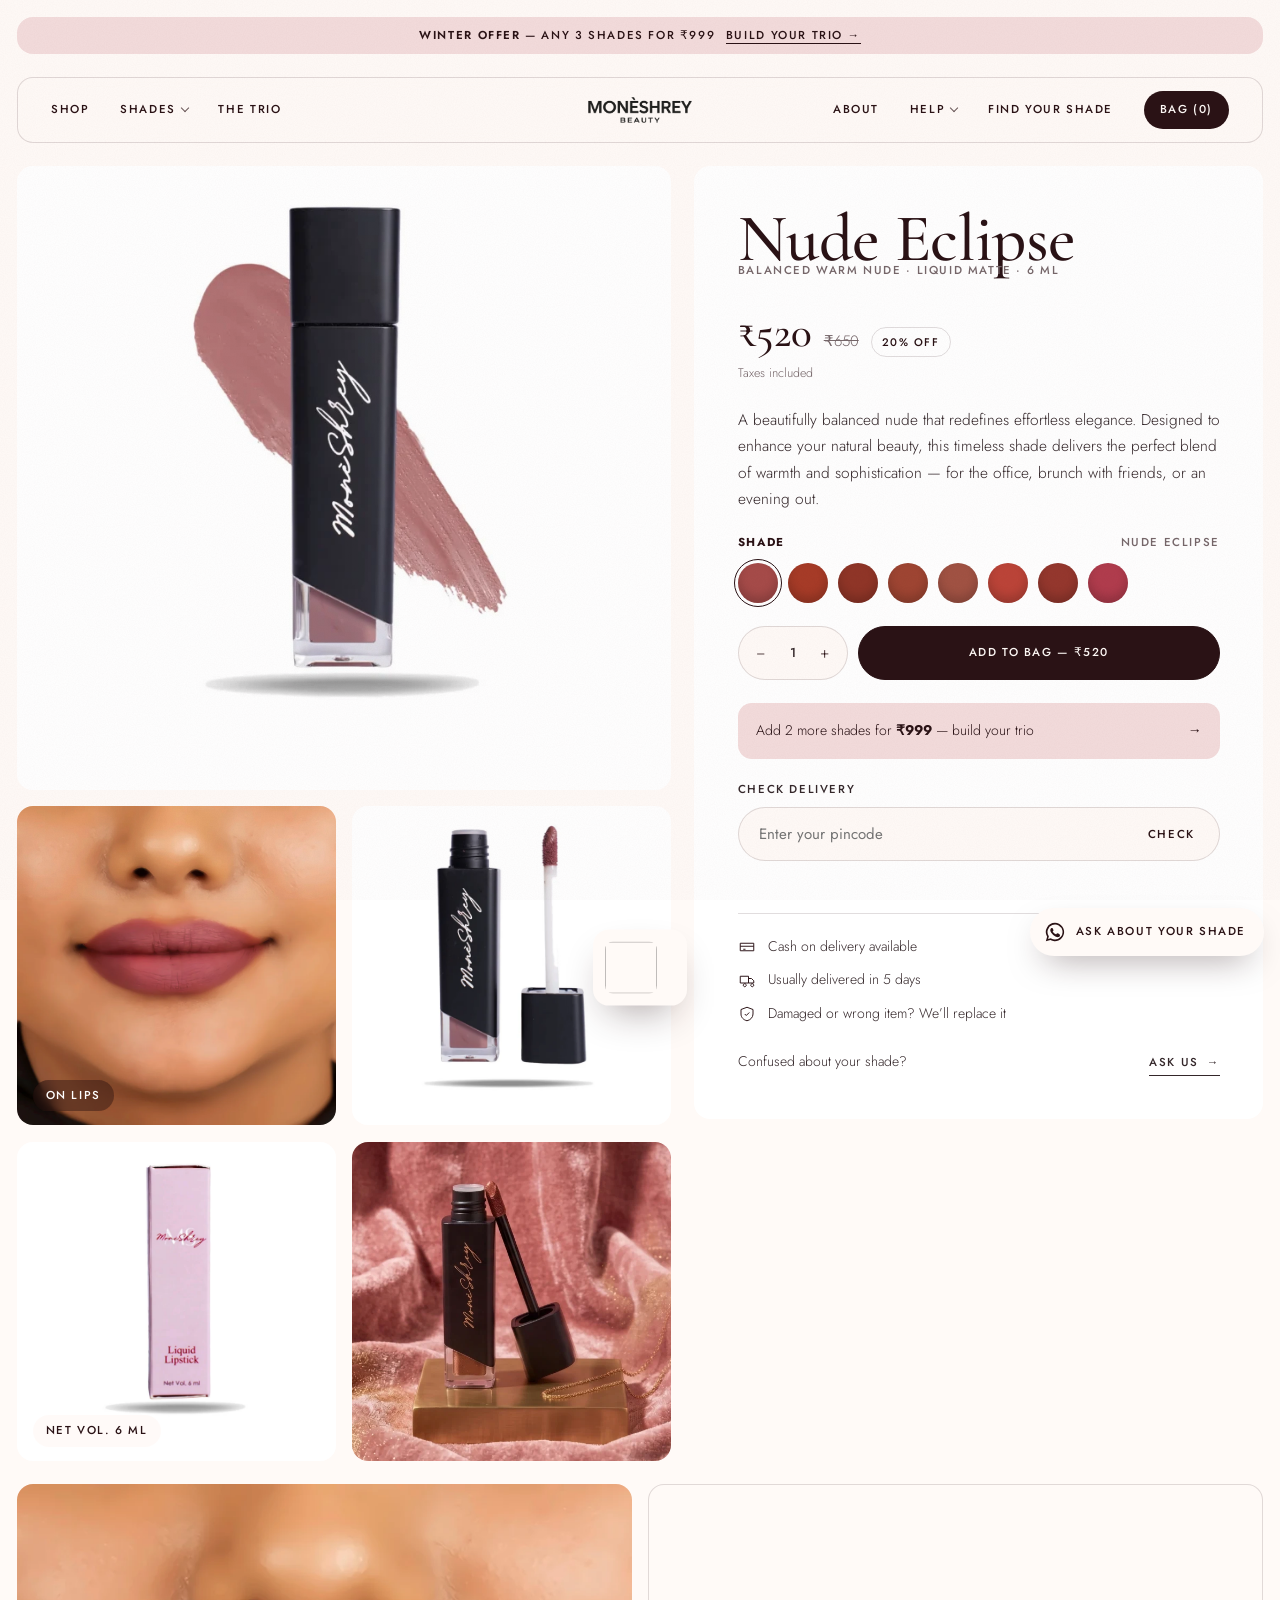
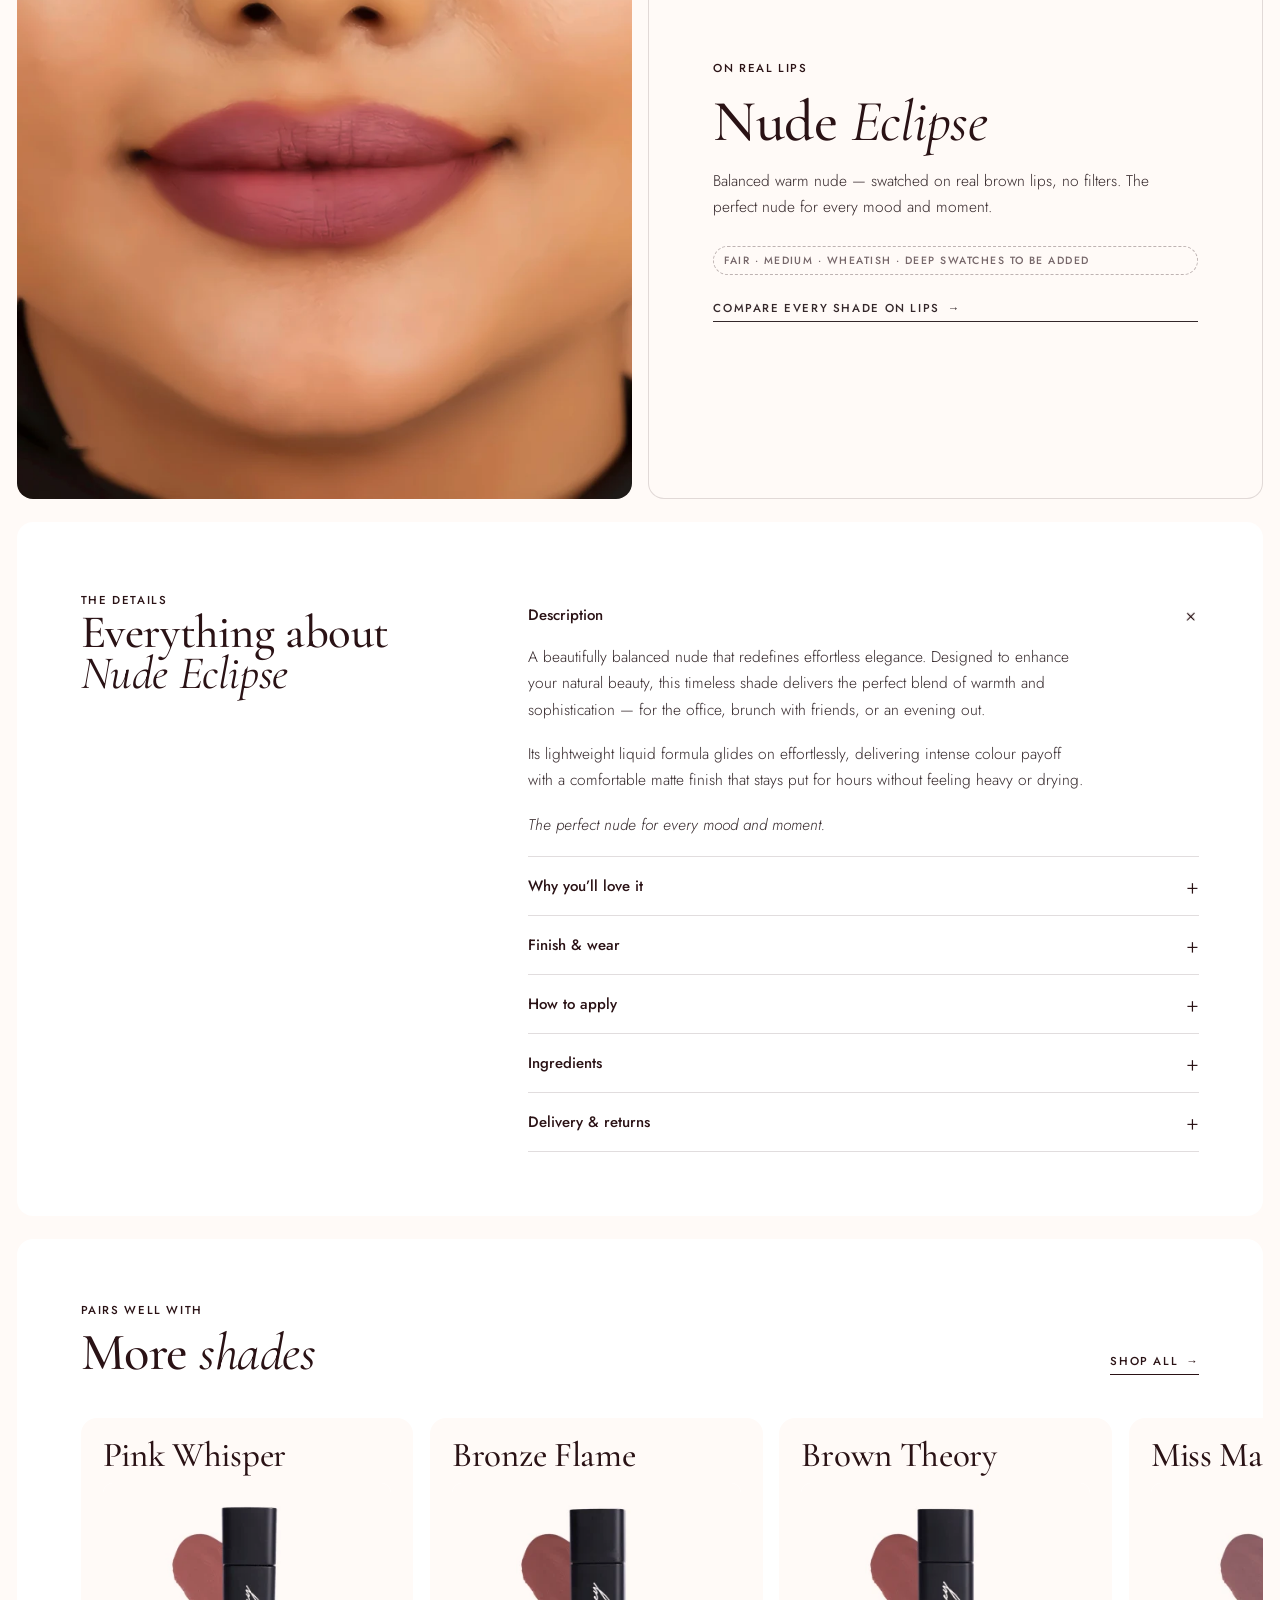
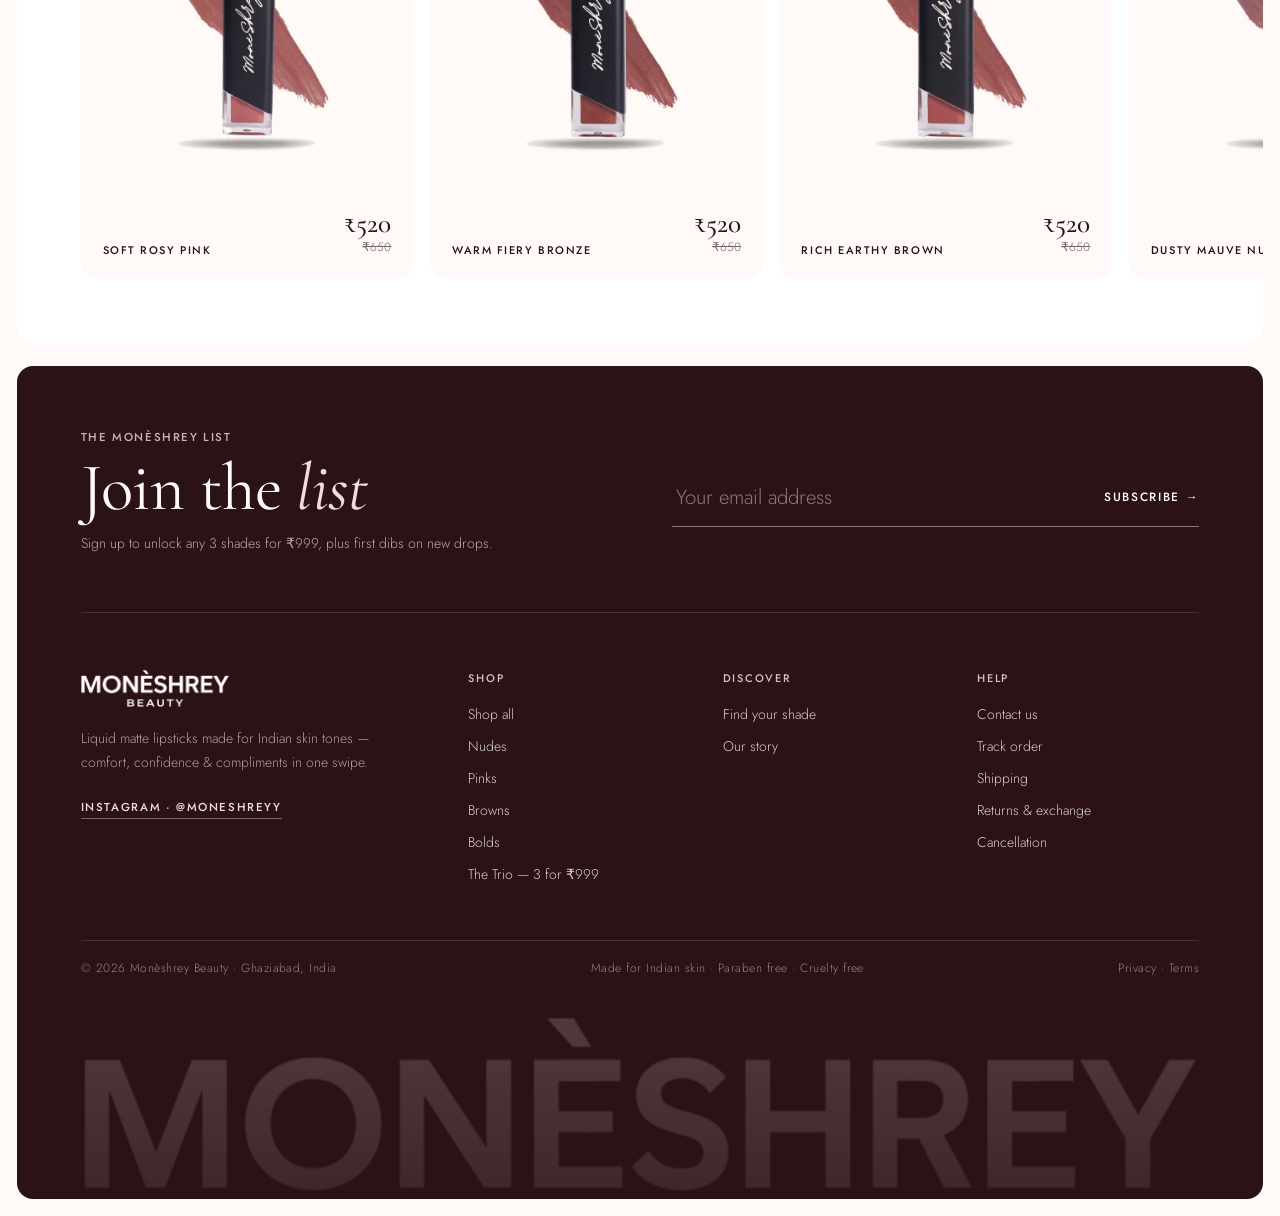
==== commit dd3042ce: "Remove the reviews section (home + product), star rating and footer link Co-Authored-By: Claude Opus" ====
--- a/product.html
+++ b/product.html
@@ -30,7 +30,6 @@
           <h1 class="disp" id="name"></h1>
           <p class="tone ui" id="tone"></p>
         </div>
-        <div class="rate"><span class="st" aria-hidden="true">★★★★★</span><a href="#reviews">Read reviews</a></div>
         <div class="price"><b id="pr"></b><s id="mrp"></s><span class="off">20% off</span><small>Taxes included</small></div>
         <p class="intro" id="intro"></p>
         <div>
@@ -66,15 +65,6 @@
     <section class="box-s hsec" id="details">
       <div><span class="ui eyebrow">The details</span><h2 class="disp" id="detH"></h2></div>
       <div class="acc" id="acc"></div>
-    </section>
-
-    <section class="panel revs" id="reviews">
-      <div class="hd">
-        <div><span class="ui eyebrow">Reviews</span><h2 class="disp">In <em>their</em> words</h2></div>
-        <a class="lnk" href="/contact">Write a review <span aria-hidden="true">→</span></a>
-      </div>
-      <div class="qs" id="qs"></div>
-      <p class="note">Sample reviews for this demo. Live reviews will come from Judge.me.</p>
     </section>
 
     <section class="panel rail-wrap">
@@ -164,7 +154,6 @@
   ['Delivery & returns', `<p>${CFG.COD ? 'Cash on delivery available. ' : ''}Usually delivered in ${CFG.DELIVERY_DAYS} days.</p><p>For hygiene reasons, opened beauty products can’t be returned. If your order arrives damaged or incorrect, we’ll fix it as soon as possible. <a class="lnk" href="/help#returns">Returns policy</a></p>`],
 ];
 $('acc').innerHTML = ACC.map((a, i) => `<details${i ? '' : ' open'}><summary>${a[0]}<span>+</span></summary><div>${a[1]}</div></details>`).join('');
-$('qs').innerHTML = reviewsHTML();
 
 /* more shades */
 $('more').innerHTML = S.filter(x => x !== s).map(card).join('');
--- a/assets/site.css
+++ b/assets/site.css
@@ -2,11 +2,11 @@
 VOICE   quiet confidence, with Monèshrey's cheek kept in the copy
 IDEA    a vanity of rounded trays: every section sits in its own inset panel
 PICTURE campaign photography, big and cropped; a sticky lip try-on that changes per shade
-COLOUR  pink & black (brief): cream #FFFAF7 page, dusty powder pink #F3DCDC + warm sand #F4ECE7 panels, wine-black #2A1215 ink
+COLOUR  pink & black (brief): cream #FFFAF7 page, dusty powder pink #F3DCDC + white #FFFFFF panels, wine-black #2A1215 ink
 TYPE    Cormorant Garamond (fine luxury serif, italic accents) for headings, Jost (geometric, fashion-house sans) for UI and copy
 */
 :root{
-  --cream:#FFFAF7; --sand:#F4ECE7; --blush:#F3DCDC; --ox:#2A1215; --ox-d:#4A2328;
+  --cream:#FFFAF7; --sand:#FFFFFF; --blush:#F3DCDC; --ox:#2A1215; --ox-d:#4A2328;
   --ink:#34272A; --mute:#76676A; --line:rgba(42,18,21,.14);
   --disp:"Cormorant Garamond","Cormorant",Garamond,Georgia,serif; --ui:"Jost","Futura","Century Gothic",Helvetica,Arial,sans-serif; --body:"Jost","Futura","Century Gothic",Helvetica,Arial,sans-serif;
   --g:clamp(10px,1.3vw,18px); --r:16px; --ease:cubic-bezier(.2,.7,.2,1);
@@ -283,24 +283,32 @@
 .vals .pic .ui{position:absolute;left:20px;bottom:20px;color:#fff;background:rgba(42,18,21,.5);backdrop-filter:blur(8px);padding:10px 15px;border-radius:30px}
 
 /* footer */
-.wordmark{background:var(--blush);padding:var(--pad) var(--pad) clamp(20px,2.4vw,32px)}
-.wordmark{display:grid;gap:clamp(14px,2vw,26px)}
-.wordmark .wm{width:100%;aspect-ratio:4996/1250;background:var(--ox);-webkit-mask:url(/images/brand/logo-2400.webp) center/contain no-repeat;mask:url(/images/brand/logo-2400.webp) center/contain no-repeat}
-.wordmark .tl{display:flex;justify-content:space-between;gap:12px;flex-wrap:wrap;color:var(--ox);border-top:1px solid var(--line);padding-top:14px}
-.foot{background:var(--sand);padding:var(--pad) var(--pad) 22px;color:var(--ox)}
-.news{display:grid;grid-template-columns:1fr 1.2fr;gap:24px 48px;align-items:end;padding-bottom:clamp(28px,3.4vw,48px);border-bottom:1px solid var(--line)}
-.news p{margin:0 0 4px;font-size:14px;color:var(--ink)}
-.news h3{font-size:clamp(32px,3.4vw,50px);margin-bottom:12px}
-.news form{display:flex;background:var(--cream);border-radius:40px;padding:5px}
-.news input[type=email]{flex:1;border:0;background:none;padding:0 18px;font:16px var(--ui);color:var(--ink);height:46px;min-width:0}
+/* footer: one dark wine panel — newsletter, links, legal, oversized wordmark bleeding off the bottom */
+.foot{background:var(--ox);color:var(--cream);padding:var(--pad) var(--pad) 0;position:relative;overflow:hidden;--fl:rgba(255,250,247,.14)}
+.foot .eb{display:block;color:var(--blush);opacity:.8;margin-bottom:14px}
+.news{display:grid;grid-template-columns:1fr 1fr;gap:24px 64px;align-items:end;padding-bottom:clamp(36px,4.4vw,64px);border-bottom:1px solid var(--fl)}
+.news h3{font-size:clamp(40px,4.6vw,72px);color:var(--cream);margin-bottom:14px;font-weight:400}
+.news h3 em{color:var(--blush)}
+.news p{margin:0;font-size:14px;color:rgba(255,250,247,.66);max-width:420px}
+.news form{display:flex;align-items:center;border-bottom:1px solid rgba(255,250,247,.45);transition:border-color .3s}
+.news form:focus-within{border-color:var(--blush)}
+.news input[type=email]{flex:1;border:0;background:none;padding:0 4px;font:300 clamp(18px,1.6vw,22px) var(--ui);color:var(--cream);height:58px;min-width:0}
+.news input::placeholder{color:rgba(255,250,247,.45)}
 .news input:focus{outline:none}
-.news form:focus-within{box-shadow:0 0 0 2px var(--ox)}
-.news .ok{font:13px var(--ui);margin-top:10px;min-height:1.3em}
-.cols{display:grid;grid-template-columns:repeat(4,minmax(0,1fr));gap:32px 24px;padding:clamp(28px,3.4vw,48px) 0}
-.cols h4{margin:0 0 14px;font:500 11px var(--ui);text-transform:uppercase;letter-spacing:.14em}
-.cols ul{list-style:none;margin:0;padding:0;display:grid;gap:11px;font:14px var(--ui);color:var(--ink)}
-.cols a:hover{color:var(--ox);text-decoration:underline;text-underline-offset:3px}
-.legal{display:flex;justify-content:space-between;gap:16px;flex-wrap:wrap;border-top:1px solid var(--line);padding-top:16px;font:12px var(--ui);color:var(--mute)}
+.news .sub{border:0;background:none;color:var(--cream);font:500 12px var(--ui);letter-spacing:.14em;cursor:pointer;padding:0 0 0 16px;height:58px;white-space:nowrap}
+.news .sub span{display:inline-block;transition:transform .3s}
+.news .sub:hover span{transform:translateX(4px)}
+.news .ok{font:13px var(--ui);margin-top:12px;min-height:1.3em;color:var(--blush)}
+.cols{display:grid;grid-template-columns:1.6fr repeat(3,minmax(0,1fr));gap:36px 32px;padding:clamp(36px,4.4vw,64px) 0}
+.cols .brand p{margin:20px 0 18px;font-size:14px;line-height:1.7;color:rgba(255,250,247,.62);max-width:300px}
+.flogo{display:block;width:150px;aspect-ratio:4996/1250;background:var(--cream);-webkit-mask:url(/images/brand/logo-600.webp) left center/contain no-repeat;mask:url(/images/brand/logo-600.webp) left center/contain no-repeat}
+.cols .ig{color:var(--blush);border-bottom:1px solid rgba(243,220,220,.4);padding-bottom:3px}
+.cols h4{margin:0 0 18px;font:500 11px var(--ui);text-transform:uppercase;letter-spacing:.16em;color:var(--blush);opacity:.85}
+.cols ul{list-style:none;margin:0;padding:0;display:grid;gap:12px;font:300 14px var(--ui);color:rgba(255,250,247,.82)}
+.cols a{transition:color .25s}
+.cols ul a:hover,.legal a:hover{color:var(--cream);text-decoration:underline;text-underline-offset:4px;text-decoration-thickness:1px}
+.legal{display:flex;justify-content:space-between;gap:12px 24px;flex-wrap:wrap;border-top:1px solid var(--fl);padding:18px 0;font:300 12px var(--ui);letter-spacing:.04em;color:rgba(255,250,247,.5)}
+.foot .wm{width:100%;aspect-ratio:4996/1250;margin:clamp(8px,1.6vw,24px) 0 -8.6%;background:linear-gradient(180deg,rgba(243,220,220,.2),rgba(243,220,220,.05));-webkit-mask:url(/images/brand/logo-2400.webp) center top/contain no-repeat;mask:url(/images/brand/logo-2400.webp) center top/contain no-repeat;pointer-events:none}
 
 /* toast */
 .toast{position:fixed;z-index:80;left:50%;bottom:16px;background:var(--cream);color:var(--ox);border-radius:var(--r);padding:12px 18px 12px 12px;display:flex;gap:12px;align-items:center;box-shadow:0 18px 40px -16px rgba(42,18,21,.45);transform:translate(-50%,160%);transition:transform .5s var(--ease);max-width:min(360px,calc(100vw - 32px))}
@@ -394,6 +402,8 @@
   #s1img{object-position:55% 28%!important}
   .try .lipcol{position:relative;top:0;height:auto;aspect-ratio:1}
   .cols{grid-template-columns:1fr 1fr}
+  .cols .brand{grid-column:1/-1}
+  .legal{flex-direction:column}
   .pc .qa{opacity:1;transform:none;position:static;margin-top:12px;flex:none}
   .pc{aspect-ratio:auto;min-height:440px}
   .hero-txt{left:clamp(18px,2.4vw,34px)}
@@ -496,8 +506,8 @@
 .ph{padding:clamp(40px,7vw,120px) var(--pad) clamp(28px,4vw,64px);text-align:center;display:grid;justify-items:center;gap:clamp(14px,1.6vw,22px)}
 .ph h1{font-size:clamp(46px,6.4vw,104px)}
 .ph p{margin:0;max-width:560px;font-size:clamp(15px,1.2vw,17px)}
-.crumb{color:var(--mute);display:flex;gap:10px;flex-wrap:wrap}
-.crumb a:hover{color:var(--ox)}
+/* breadcrumbs stay in the markup (SEO + screen readers) but are hidden on screen */
+.crumb{position:absolute!important;width:1px;height:1px;padding:0;margin:-1px;overflow:hidden;clip:rect(0 0 0 0);clip-path:inset(50%);white-space:nowrap;border:0}
 .sec-h{display:flex;justify-content:space-between;align-items:end;gap:12px 24px;flex-wrap:wrap;margin-bottom:var(--head)}
 .sec-h h2{font-size:clamp(34px,3.8vw,60px)}
 .sec-h .ui{display:block;margin-bottom:12px}
